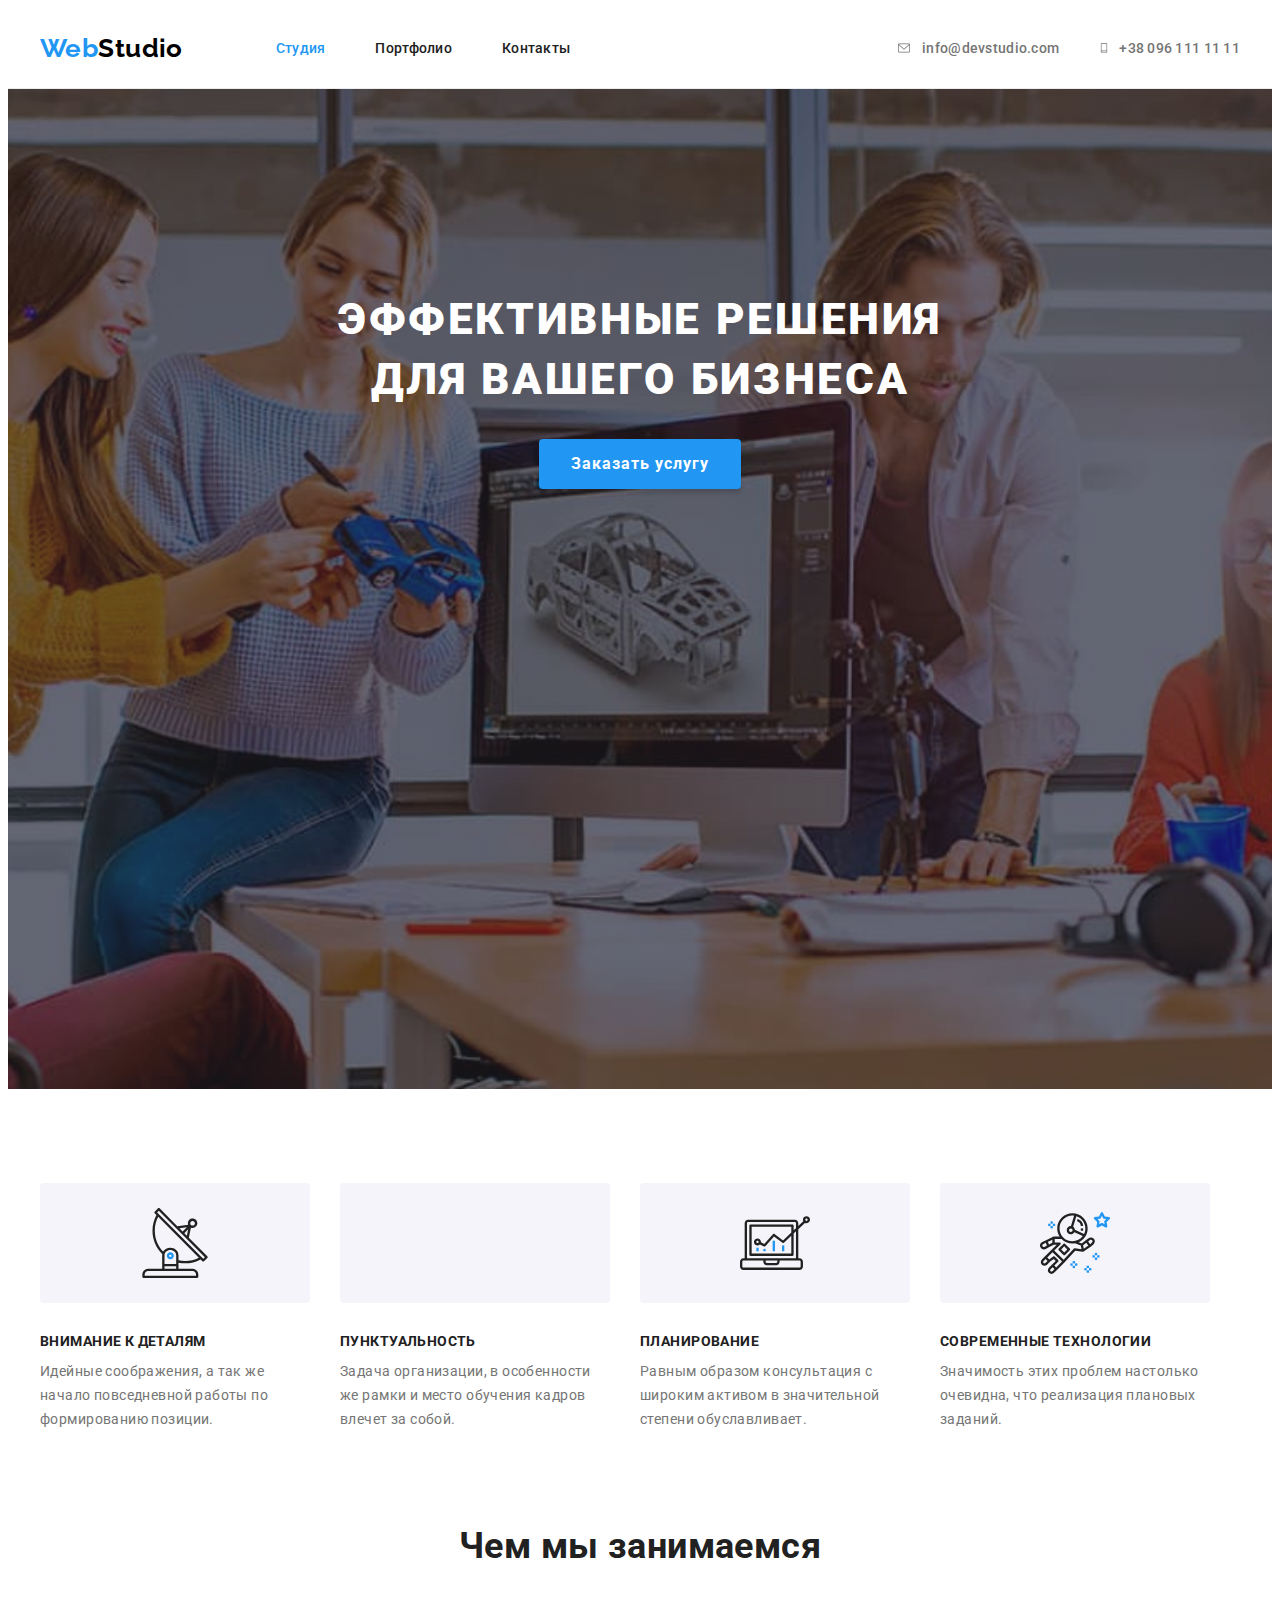
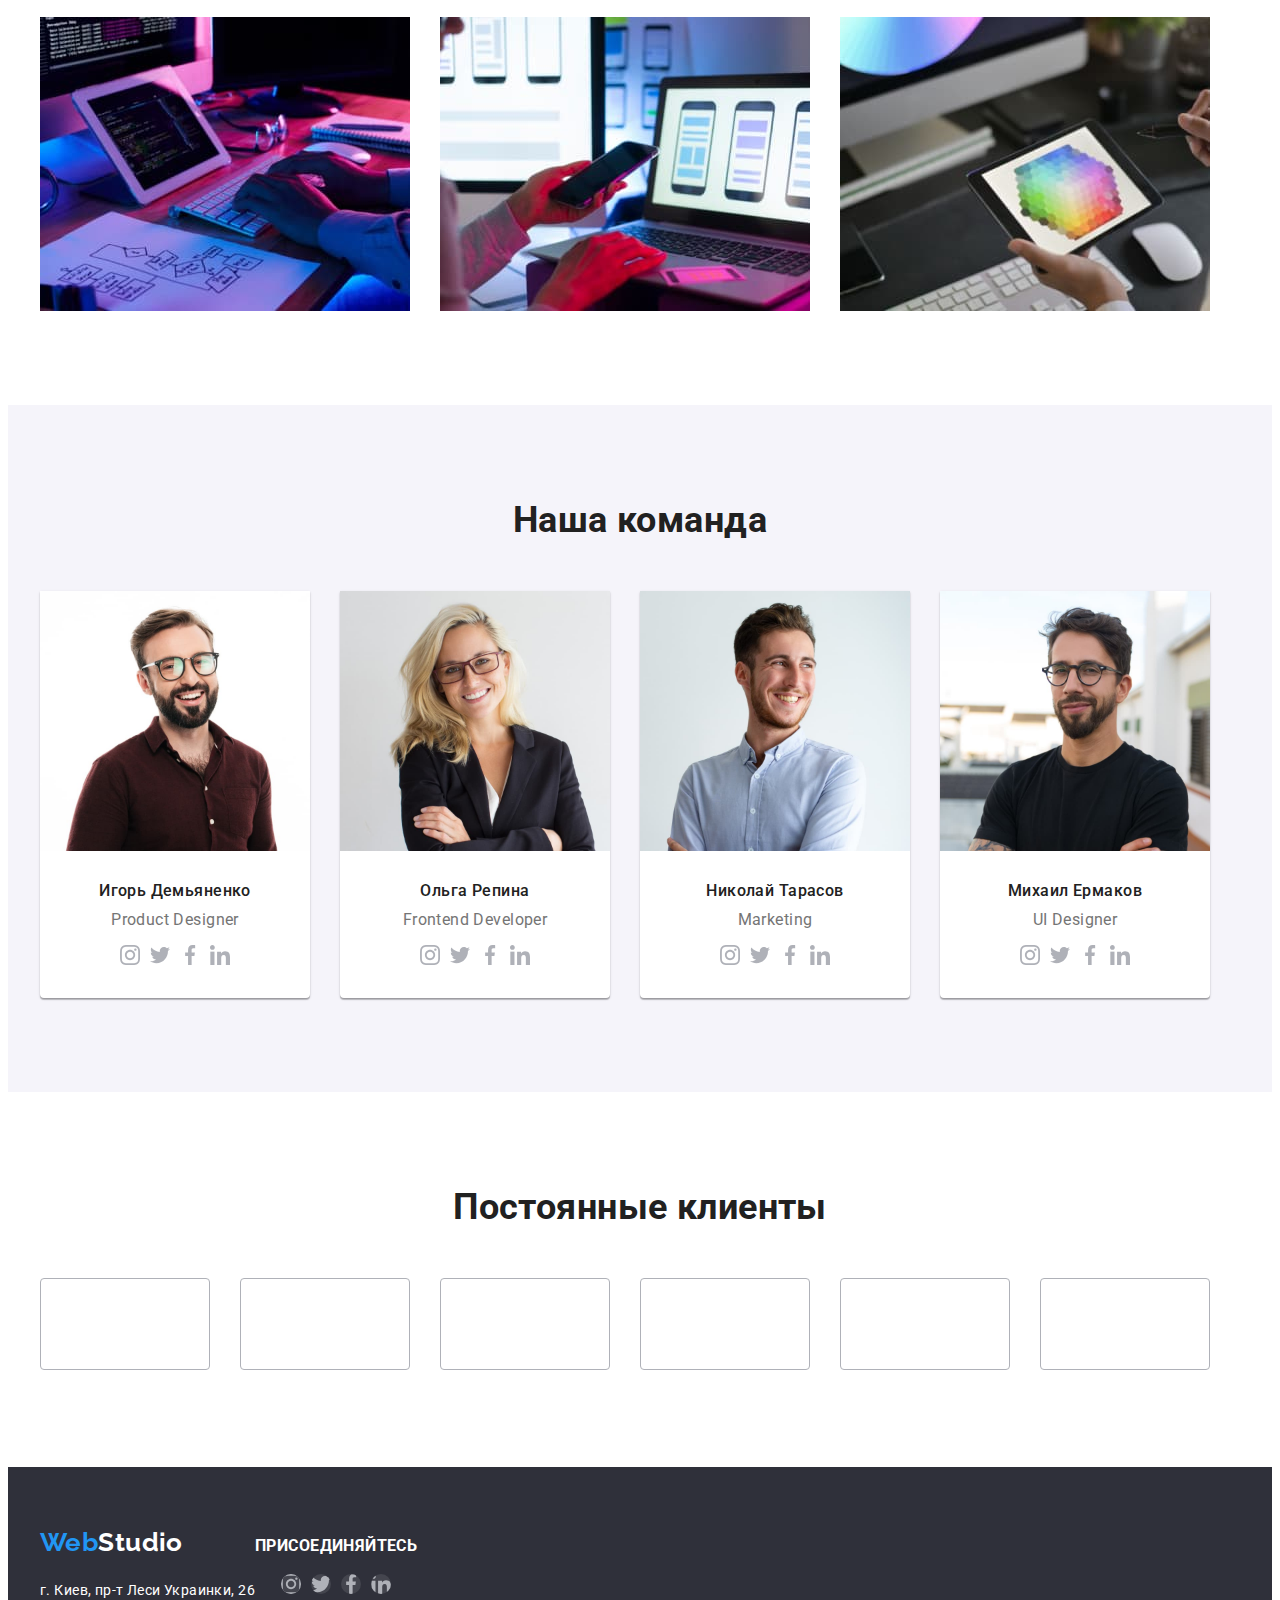
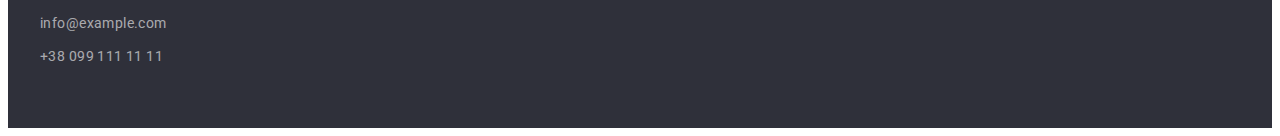
==== index.html @ 6acdc2fe "add header icon focus" ====
<!DOCTYPE html>
<html lang="ru">
  <head>
    <meta charset="UTF-8" />
    <meta http-equiv="X-UA-Compatible" content="IE=edge" />
    <meta name="viewport" content="width=device-width, initial-scale=1.0" />
    <title>WebStudio</title>
    <!-- Normalize -->
    <link
      rel="stylesheet"
      href="https://cdnjs.cloudflare.com/ajax/libs/modern-normalize/1.1.0/modern-normalize.min.css"
      integrity="sha512-wpPYUAdjBVSE4KJnH1VR1HeZfpl1ub8YT/NKx4PuQ5NmX2tKuGu6U/JRp5y+Y8XG2tV+wKQpNHVUX03MfMFn9Q=="
      crossorigin="anonymous"
      referrerpolicy="no-referrer"
    />
    <link rel="preconnect" href="https://fonts.googleapis.com" />
    <link rel="preconnect" href="https://fonts.gstatic.com" crossorigin />
    <link
      href="https://fonts.googleapis.com/css2?family=Raleway:wght@700&family=Roboto:wght@400;500;700;900&display=swap"
      rel="stylesheet"
    />
    <link rel="stylesheet" href="./styles/styles.css" />
  </head>
  <body>
    <!-- header -->
    <header class="header">
      <div class="container flex_container">
        <a href="./index.html" class="Web webstudio">Web<span class="Studio">Studio</span></a>
        <!-- nav -->
        <nav class="nav">
          <ul class="nav_list_block list">
            <li class="nav_list">
              <a href="./index.html" class="nav_text current">Студия</a>
            </li>
            <li class="nav_list">
              <a href="./portfolio.html" class="nav_text">Портфолио</a>
            </li>
            <li class="nav_list">
              <a href="#" class="nav_text">Контакты</a>
            </li>
          </ul>
        </nav>
        <!-- Contacts -->
        <ul class="contacts_header_list list">
          <li>
            <a href="mailto:info@devstudio.com" class="contacts mail_header">
              <svg class="icon_mail">
                <use href="./images/symbol-defs.svg#icon-envelope"></use>
              </svg>
              info@devstudio.com
            </a>
          </li>

          <li>
            <a href="tel:+380961111111" class="contacts phone_header">
              <svg class="icon_phone">
                <use href="./images/symbol-defs.svg#icon-smartphone"></use>
              </svg>
              +38 096 111 11 11
            </a>
          </li>
        </ul>
      </div>
    </header>

    <!-- main -->
    <main>
      <section class="main_bg">
        <div class="container">
          <h1 class="main_text">Эффективные решения для вашего бизнеса</h1>
          <!-- Button -->
          <button type="button" class="btn">Заказать услугу</button>
        </div>
      </section>

      <!-- traits section -->
      <section class="section">
        <div class="container">
          <h2 class="visually-hidden">text</h2>
          <ul class="traits_list_block">
            <li>
              <div class="main-svg-box">
                <svg class="traits_svg">
                  <use href="./images/symbol-defs.svg#icon-antenna"></use>
                </svg>
              </div>
              <h3 class="trait_text">Внимание к деталям</h3>
              <p class="trait_downer_text">
                Идейные соображения, а так же начало повседневной работы по формированию позиции.
              </p>
            </li>
            <li>
              <div class="main-svg-box">
                <svg class="traits_svg">
                  <use href="./images/symbol-defs.svg#icon-clock"></use>
                </svg>
              </div>
              <h3 class="trait_text">Пунктуальность</h3>
              <p class="trait_downer_text">
                Задача организации, в особенности же рамки и место обучения кадров влечет за собой.
              </p>
            </li>

            <li>
              <div class="main-svg-box">
                <svg class="traits_svg">
                  <use href="./images/symbol-defs.svg#icon-diagram"></use>
                </svg>
              </div>
              <h3 class="trait_text">Планирование</h3>
              <p class="trait_downer_text">
                Равным образом консультация с широким активом в значительной степени обуславливает.
              </p>
            </li>

            <li>
              <div class="main-svg-box">
                <svg class="traits_svg">
                  <use href="./images/symbol-defs.svg#icon-astronaut"></use>
                </svg>
              </div>
              <h3 class="trait_text">Современные технологии</h3>
              <p class="trait_downer_text">
                Значимость этих проблем настолько очевидна, что реализация плановых заданий.
              </p>
            </li>
          </ul>
        </div>
      </section>

      <!-- what are we doing section -->
      <section class="wawd_block section">
        <div class="container">
          <h2 class="wawd_tittle">Чем мы занимаемся</h2>
          <ul class="wawd_list list">
            <li class="wawd_first_pic wawd_list_pic">
              <img src="./images/work1.jpg" alt="work_pic1" width="370" height="294" />
            </li>

            <li class="wawd_list_pic">
              <img src="./images/work2.jpg" alt="work_pic2" width="370" height="294" />
            </li>

            <li class="wawd_list_pic">
              <img src="./images/work3.jpg" alt="work_pic3" width="370" height="294" />
            </li>
          </ul>
        </div>
      </section>

      <!-- our team section  -->
      <section class="our_team_sect section">
        <div class="container">
          <h2 class="our_team_text">Наша команда</h2>
          <ul class="our_team_list_block">
            <li class="our_team_pic">
              <img src="./images/worker1.jpg" alt="Product_Designer" width="270" height="260" />
              <div class="our_team_text_container">
                <h3 class="our_team_name_text">Игорь Демьяненко</h3>
                <p class="our_team_job_tittle">Product Designer</p>
                <ul class="our-team-list">
                  <li>
                    <a href="https://www.instagram.com" class="our-team-svg-link"
                      ><svg class="our-team-svg">
                        <use href="./images/symbol-defs.svg#icon-instagram"></use>
                      </svg>
                    </a>
                  </li>
                  <li>
                    <a href="https://twitter.com/?lang=ru">
                      <svg class="our-team-svg">
                        <use href="./images/symbol-defs.svg#icon-twitter"></use>
                      </svg>
                    </a>
                  </li>
                  <li>
                    <a href="https://uk-ua.facebook.com">
                      <svg class="our-team-svg">
                        <use href="./images/symbol-defs.svg#icon-facebook"></use>
                      </svg>
                    </a>
                  </li>
                  <li>
                    <a href="https://www.linkedin.com/in/владислав-ульянеев-21a133240/">
                      <svg class="our-team-svg">
                        <use href="./images/symbol-defs.svg#icon-linkedin"></use>
                      </svg>
                    </a>
                  </li>
                </ul>
              </div>
            </li>
            <li class="our_team_pic">
              <img src="./images/worker2.jpg" alt="Frontend_Developer" width="270" height="260" />
              <div class="our_team_text_container">
                <h3 class="our_team_name_text">Ольга Репина</h3>
                <p class="our_team_job_tittle">Frontend Developer</p>
                <ul class="our-team-list">
                  <li class="our-team-item">
                    <a href="https://www.instagram.com" class="our-team-svg-link"
                      ><svg class="our-team-svg">
                        <use href="./images/symbol-defs.svg#icon-instagram"></use>
                      </svg>
                    </a>
                  </li>
                  <li class="our-team-item">
                    <a href="https://twitter.com/?lang=ru">
                      <svg class="our-team-svg">
                        <use href="./images/symbol-defs.svg#icon-twitter"></use>
                      </svg>
                    </a>
                  </li>
                  <li class="our-team-item">
                    <a href="https://uk-ua.facebook.com">
                      <svg class="our-team-svg">
                        <use href="./images/symbol-defs.svg#icon-facebook"></use>
                      </svg>
                    </a>
                  </li>
                  <li class="our-team-item">
                    <a href="https://www.linkedin.com/in/владислав-ульянеев-21a133240/">
                      <svg class="our-team-svg">
                        <use href="./images/symbol-defs.svg#icon-linkedin"></use>
                      </svg>
                    </a>
                  </li>
                </ul>
              </div>
            </li>
            <li class="our_team_pic">
              <img src="./images/worker3.jpg" alt="Marketing" width="270" height="260" />
              <div class="our_team_text_container">
                <h3 class="our_team_name_text">Николай Тарасов</h3>
                <p class="our_team_job_tittle">Marketing</p>
                <ul class="our-team-list">
                  <li class="our-team-item">
                    <a href="https://www.instagram.com" class="our-team-svg-link"
                      ><svg class="our-team-svg">
                        <use href="./images/symbol-defs.svg#icon-instagram"></use>
                      </svg>
                    </a>
                  </li>
                  <li class="our-team-item">
                    <a href="https://twitter.com/?lang=ru">
                      <svg class="our-team-svg">
                        <use href="./images/symbol-defs.svg#icon-twitter"></use>
                      </svg>
                    </a>
                  </li>
                  <li class="our-team-item">
                    <a href="https://uk-ua.facebook.com">
                      <svg class="our-team-svg">
                        <use href="./images/symbol-defs.svg#icon-facebook"></use>
                      </svg>
                    </a>
                  </li>
                  <li class="our-team-item">
                    <a href="https://www.linkedin.com/in/владислав-ульянеев-21a133240/">
                      <svg class="our-team-svg">
                        <use href="./images/symbol-defs.svg#icon-linkedin"></use>
                      </svg>
                    </a>
                  </li>
                </ul>
              </div>
            </li>
            <li class="our_team_pic">
              <img src="./images/worker4.jpg" alt="UI_Designer" width="270" height="260" />
              <div class="our_team_text_container">
                <h3 class="our_team_name_text">Михаил Ермаков</h3>
                <p class="our_team_job_tittle">UI Designer</p>
                <ul class="our-team-list">
                  <li class="our-team-item">
                    <a href="https://www.instagram.com" class="our-team-svg-link"
                      ><svg class="our-team-svg">
                        <use href="./images/symbol-defs.svg#icon-instagram"></use>
                      </svg>
                    </a>
                  </li>
                  <li class="our-team-item">
                    <a href="https://twitter.com/?lang=ru">
                      <svg class="our-team-svg">
                        <use href="./images/symbol-defs.svg#icon-twitter"></use>
                      </svg>
                    </a>
                  </li>
                  <li class="our-team-item">
                    <a href="https://uk-ua.facebook.com">
                      <svg class="our-team-svg">
                        <use href="./images/symbol-defs.svg#icon-facebook"></use>
                      </svg>
                    </a>
                  </li>
                  <li class="our-team-item">
                    <a href="https://www.linkedin.com/in/владислав-ульянеев-21a133240/">
                      <svg class="our-team-svg">
                        <use href="./images/symbol-defs.svg#icon-linkedin"></use>
                      </svg>
                    </a>
                  </li>
                </ul>
              </div>
            </li>
          </ul>
        </div>
      </section>
      <!-- customers section -->
      <section class="section">
        <div class="container">
          <h2 class="customers-text">Постоянные клиенты</h2>
          <ul class="customers-list">
            <li>
              <a href="#">
                <svg class="customers-svg">
                  <use href="./images/symbol-defs.svg#icon-logo-1"></use>
                </svg>
              </a>
            </li>
            <li>
              <a href="#">
                <svg class="customers-svg">
                  <use href="./images/symbol-defs.svg#icon-logo-2"></use>
                </svg>
              </a>
            </li>
            <li>
              <a href="#">
                <svg class="customers-svg">
                  <use href="./images/symbol-defs.svg#icon-logo-3"></use>
                </svg>
              </a>
            </li>
            <li>
              <a href="#">
                <svg class="customers-svg">
                  <use href="./images/symbol-defs.svg#icon-logo-4"></use>
                </svg>
              </a>
            </li>
            <li class="customers-item">
              <a href="#">
                <svg class="customers-svg">
                  <use href="./images/symbol-defs.svg#icon-logo-5"></use>
                </svg>
              </a>
            </li>
            <li class="customers-item">
              <a href="#">
                <svg class="customers-svg">
                  <use href="./images/symbol-defs.svg#icon-logo-6"></use>
                </svg>
              </a>
            </li>
          </ul>
        </div>
      </section>
    </main>

    <!-- footer -->
    <footer class="footer">
      <div class="container join-link-container">
        <!-- address container-->
        <div>
          <a href="./index.html" class="footer_web webstudio"
            >Web<span class="footer_Studio">Studio</span>
          </a>
          <address>
            <ul>
              <!-- footer map -->
              <li class="footer_contacts_item">
                <a
                  href="https://goo.gl/maps/mLrUPEMYMxBehZcJ7"
                  target="_blank"
                  rel="noopener nofollow"
                  class="footer_map"
                  >г. Киев, пр-т Леси Украинки, 26
                </a>
              </li>
              <li class="footer_contacts_item">
                <a href="mailto:info@example.com" class="footer_contacts">info@example.com</a>
              </li>
              <li class="footer_contacts_item">
                <a href="tel:+38099111111" class="footer_contacts">+38 099 111 11 11 </a>
              </li>
            </ul>
          </address>
        </div>
        <!-- join container -->
        <div>
          <h3 class="join-text">Присоединяйтесь</h3>
          <ul class="our-team-list">
            <li>
              <a href="https://www.instagram.com" class="our-team-svg-link">
                <svg class="our-team-svg footer-svg">
                  <use href="./images/symbol-defs.svg#icon-instagram"></use>
                </svg>
              </a>
            </li>
            <li>
              <a href="https://twitter.com/?lang=ru" class="our-team-svg-link">
                <svg class="our-team-svg footer-svg">
                  <use href="./images/symbol-defs.svg#icon-twitter"></use>
                </svg>
              </a>
            </li>
            <li>
              <a href="https://uk-ua.facebook.com" class="our-team-svg-link">
                <svg class="our-team-svg footer-svg">
                  <use href="./images/symbol-defs.svg#icon-facebook"></use>
                </svg>
              </a>
            </li>
            <li>
              <a
                href="https://www.linkedin.com/in/владислав-ульянеев-21a133240/"
                class="our-team-svg-link"
              >
                <svg class="our-team-svg footer-svg">
                  <use href="./images/symbol-defs.svg#icon-linkedin"></use>
                </svg>
              </a>
            </li>
          </ul>
        </div>
      </div>
    </footer>
  </body>
</html>
---- styles/styles.css ----
img {
  display: block;
  max-width: 100%;
  height: auto;
}
a {
  text-decoration: none;
}
.visually-hidden {
  position: absolute;
  width: 1px;
  height: 1px;
  margin: -1px;
  border: 0;
  padding: 0;

  white-space: nowrap;
  clip-path: inset(100%);
  clip: rect(0 0 0 0);
  overflow: hidden;
}

:root {
  --accent_col: #2196f3;
  --focus_bg_col: #2196f3;
  --blue: #2196f3;
  --white: #ffffff;
  --header_line_color: #ececec;
  --contacts_col: #757575;
  --calm_state_svg: #757575;
  --footer_contacts_col: rgba(255, 255, 255, 0.6);
  --Studio_text: #000000;
  --text_col: #212121;
  --undertittle_col: #757575;
  --our_team_bg_col: #f5f4fa;
  --main_bg_col: #2f303a;
  --btn_bg_cl: #2196f3;
  --btn_bg_darker_cl: #0a85eb;
  --btn_txt_cl: #ffffff;
  /* svg */
  --svg-box-bg-col: #f5f4fa;
}
body {
  font-family: 'Roboto', sans-serif;
  font-size: 14px;
  letter-spacing: 0.03em;
  color: var(--text_col);

  background-color: var(--white);
}

h1,
h2,
h3,
h4,
h5,
h6,
p {
  margin: 0;
}
ul {
  list-style: none;
  margin: 0;
  padding: 0;
}

.list {
  list-style: none;
  padding-left: 0;
  margin: 0;
}

address,
.webstudio {
  font-style: normal;
}

/* ----------------common styles---------------- */

.container {
  width: 1200px;
  margin: 0 auto;
  padding: 0 15px;
}
.flex_container {
  display: flex;
  align-items: center;
}
.join-link-container {
  display: flex;
  align-items: baseline;
}
.our_team_text_container {
  padding: 30px 0;
}
.section {
  padding-top: 94px;
  padding-bottom: 94px;
}
.our-team-svg:hover {
  border-radius: 50%;
  background-color: var(--accent_col);
  color: white;
  fill: white;
}

.nav_text:hover,
.contacts:hover,
.footer_contacts:hover,
.footer_map:hover {
  color: var(--accent_col);
}

.btn:hover {
  color: var(--btn_txt_cl);
  background-color: var(--btn_bg_darker_cl);
}
.btn:focus {
  color: #ffffff;
}
.nav_text:focus,
.contacts:focus,
.btn:focus,
.footer_contacts:focus,
.footer_map:focus {
  outline: none;
  box-shadow: 0 0 0 1.5px var(--focus_bg_col);
}

/* ----------------common styles end ---------------- */
/* ----------------HEADER---------------- */
.header {
  height: 80px;

  border-bottom: 1px solid var(--header_line_color);
}

.Web {
  font-family: 'Raleway';
  font-weight: 700;
  font-size: 26px;
  line-height: calc(31 / 26);

  color: var(--blue);
}
.Studio {
  color: var(--Studio_text);
}
.nav {
  margin-left: 93px;
}
.nav_list_block {
  display: flex;
}
.nav_list:not(:first-child) {
  margin-left: 50px;
}
.nav_text {
  font-weight: 500;
  font-size: 14px;
  line-height: calc(16 / 14);
  letter-spacing: 0.02em;

  padding: 32px 0;
  display: block;

  color: var(--text_col);
}
.contacts_header_list {
  display: flex;
  margin-left: auto;
}
.contacts {
  display: flex;
  align-items: center;

  font-weight: 500;
  line-height: 16px;
  letter-spacing: 0.02em;

  color: var(--contacts_col);
  padding: 32px 0;
}
.mail_header {
  margin-right: 30px;
}
/* ==========ICON SVG========== */

.icon_mail {
  width: 16px;
  height: 12px;
  margin-right: 10px;

  fill: currentColor;
}
.icon_phone {
  width: 10px;
  height: 16px;

  margin-right: 10px;

  fill: currentColor;
}
.traits_svg {
  width: 70px;
  height: 70px;
}

/* =======SVG HOVER====== */
.phone_header {
  margin-left: 10px;
}
.svg {
  fill: var(--calm_state_svg);
}
.svg:hover {
  fill: var(--accent_col);
}

.current {
  color: var(--accent_col);
}

.main_bg {
  max-width: 1600px;
  height: 600px;
  margin: 0 auto;

  padding: 200px 0;
  text-align: center;

  /* text-align   -   выравнивает кнопку по центру, т.к. кнопка - строчный элемент. */

  background-color: var(--main_bg_col);
  background-image: linear-gradient(to right, rgba(47, 48, 58, 0.4), rgba(47, 48, 58, 0.4)),
    url(../images/main_bg_pic.jpg);
  background-repeat: no-repeat;
  background-position: center;
  background-size: cover;
}
.main_text {
  width: 696px;
  margin: 0 auto;

  font-weight: 900;
  font-size: 44px;
  line-height: calc(60 / 44);
  text-align: center;
  letter-spacing: 0.06em;
  text-transform: uppercase;

  color: var(--white);
}

.btn {
  min-width: 200px;
  padding: 10px 32px;
  margin-top: 30px;

  border: none;

  box-shadow: 0px 4px 4px rgba(0, 0, 0, 0.15);
  border-radius: 4px;

  font-family: 'Roboto';
  font-weight: 700;
  font-size: 16px;
  line-height: calc(30 / 16);

  align-items: center;
  text-align: center;
  letter-spacing: 0.06em;

  color: var(--btn_txt_cl);
  background-color: var(--btn_bg_cl);

  cursor: pointer;
}
/* ----------------TRAITS---------------- */
.traits_list_block {
  display: flex;
  gap: 30px;
}
.main-svg-box {
  display: flex;
  align-items: center;
  justify-content: center;
  width: 270px;
  height: 120px;

  background: var(--svg-box-bg-col);
  border-radius: 4px;
  /* text-align: center; */

  margin-bottom: 30px;
}
.trait_text {
  font-weight: 700;
  font-size: 14px;
  line-height: calc(16 / 14);
  text-transform: uppercase;

  margin-bottom: 10px;
}
.trait_downer_text {
  width: 270px;
  line-height: 24px;

  color: var(--undertittle_col);
}

.wawd_block {
  text-align: center;
  padding-top: 0;
}
.wawd_tittle {
  margin: 0 auto;

  font-weight: 700;
  font-size: 36px;
  line-height: calc(42 / 36);
}
.wawd_list {
  display: flex;
  margin-top: 50px;
}

.wawd_list_pic:not(:first-child) {
  margin-left: 30px;
}
/* ----------------OUR TEAM SECT---------------- */
.our_team_sect {
  text-align: center;
  background-color: var(--our_team_bg_col);
}
.our_team_text {
  font-weight: 700;
  font-size: 36px;
  line-height: calc(42 / 36);
}
.our_team_list_block {
  display: flex;
  margin-top: 50px;
}
.our_team_pic {
  margin-left: 30px;
  background-color: #ffffff;

  box-shadow: 0px 1px 3px rgba(0, 0, 0, 0.12), 0px 1px 1px rgba(0, 0, 0, 0.14),
    0px 2px 1px rgba(0, 0, 0, 0.2);
  border-radius: 0px 0px 4px 4px;
}
.our_team_pic:first-child {
  margin-left: 0;
}
.our_team_name_text {
  font-weight: 500;
  font-size: 16px;
  line-height: calc(19 / 16);
  text-align: center;

  margin-bottom: 10px;
}
.our_team_job_tittle {
  font-weight: 400;
  font-size: 16px;
  line-height: calc(19 / 16);
  text-align: center;

  margin-bottom: 16px;

  color: var(--undertittle_col);
}

.our-team-list {
  display: flex;
  justify-content: center;
  gap: 10px;

  /* margin-bottom: 30px; */
}
.our-team-svg {
  width: 20px;
  height: 20px;

  fill: currentColor;

  cursor: pointer;
}

.our-team-svg-link {
  height: 44px;
  width: 44px;
}

/* ===========CUSTOMERS===========*/

.customers-text {
  font-weight: 700;
  font-size: 36px;
  line-height: 42px;
  text-align: center;

  margin-bottom: 50px;
}
.customers-list {
  display: flex;
  justify-content: center;
  align-items: center;
  gap: 30px;

  max-width: 1170px;
}

.customers-svg {
  width: 170px;
  height: 92px;
  box-sizing: border-box;
  border: 1px solid #afb1b8;
  border-radius: 4px;
}
.customers-svg:hover {
  border-color: var(--accent_col);
  color: red;
  cursor: pointer;
}
/* ----------------FOOTER---------------- */

.footer {
  padding: 60px 0;

  background-color: var(--main_bg_col);
}

.footer_web {
  display: block;
  margin-bottom: 20px;

  font-family: 'Raleway';
  font-weight: 700;
  font-size: 26px;
  line-height: calc(31 / 26);

  color: var(--blue);
}
.footer_Studio {
  color: var(--white);
}

.footer_contacts_item:not(:first-child) {
  margin-top: 9px;
}

.footer_map {
  line-height: 24px;

  color: var(--white);
}
.footer_contacts {
  line-height: 24px;

  color: var(--footer_contacts_col);
}

.join-text {
  font-weight: 700;
  line-height: 16px;
  text-transform: uppercase;
  color: #ffffff;

  margin-bottom: 20px;
}
.footer-svg {
  background-color: rgba(255, 255, 255, 0.1);
  border-radius: 50%;
  fill: currentColor;
}
.footer-svg:hover {
  background-color: var(--accent_col);
  fill: white;
}

/* ----------------portfolio.html styles---------------- */

.filter_section {
  padding-top: 94px;
}
/* ----------------BTN BLOCK---------------- */
.filter_button_block {
  display: flex;
  margin-bottom: 34px;

  gap: 8px;
  /* выравнивание кнопок */
  justify-content: center;
}
.filter_button {
  margin-left: 8px;
}
.filter_button:first-child {
  margin-left: 0;
}

.btn_filter {
  padding: 6px 22px;

  font-family: 'Roboto';
  font-weight: 500;
  font-size: 16px;
  line-height: calc(26 / 16);
  text-align: center;
  letter-spacing: 0.03em;
  background: #f5f4fa;
  border-radius: 10px;
  border: none;

  /* отступы между кнопками */

  margin-left: 8px;

  cursor: pointer;
}

.filter_img_block {
  display: flex;
  flex-wrap: wrap;
  gap: 30px;
  /* !!flex-basis didn't work!! */
  /* flex-basis: calc((100% - 40px) / 3); */
}
/* ----------------FILTER IMG---------------- */
.filter_item {
  width: 370px;
}

.filter_img_container {
  padding: 20px 24px;

  border-top: none;
  border: 1px solid #eeeeee;
}

.filter_img_text {
  font-weight: 700;
  font-size: 18px;
  line-height: calc(36 / 18);
  color: var(--text_col);
  letter-spacing: 0.06em;

  margin-bottom: 4px;
}
.filter_img:hover {
  box-shadow: 0px 1px 1px rgba(0, 0, 0, 0.12), 0px 4px 4px rgba(0, 0, 0, 0.06),
    1px 4px 6px rgba(0, 0, 0, 0.16);
}

.filter_img_downer_text {
  font-size: 16px;
  line-height: calc(30 / 16);

  color: var(--undertittle_col);
}

.btn_filter:hover {
  background-color: var(--btn_bg_cl);
  color: var(--btn_txt_cl);
  box-shadow: 0px 3px 1px rgba(0, 0, 0, 0.1), 0px 1px 2px rgba(0, 0, 0, 0.08),
    0px 2px 2px rgba(0, 0, 0, 0.12);
  border-radius: 4px;
}
.btn_filter:focus {
  background-color: var(--btn_bg_cl);
  color: var(--btn_txt_cl);
}
.current_btn {
  color: var(--btn_txt_cl);
  background-color: var(--btn_bg_cl);
  box-shadow: 0px 3px 1px rgba(0, 0, 0, 0.1), 0px 1px 2px rgba(0, 0, 0, 0.08),
    0px 2px 2px rgba(0, 0, 0, 0.12);
  border-radius: 4px;
}
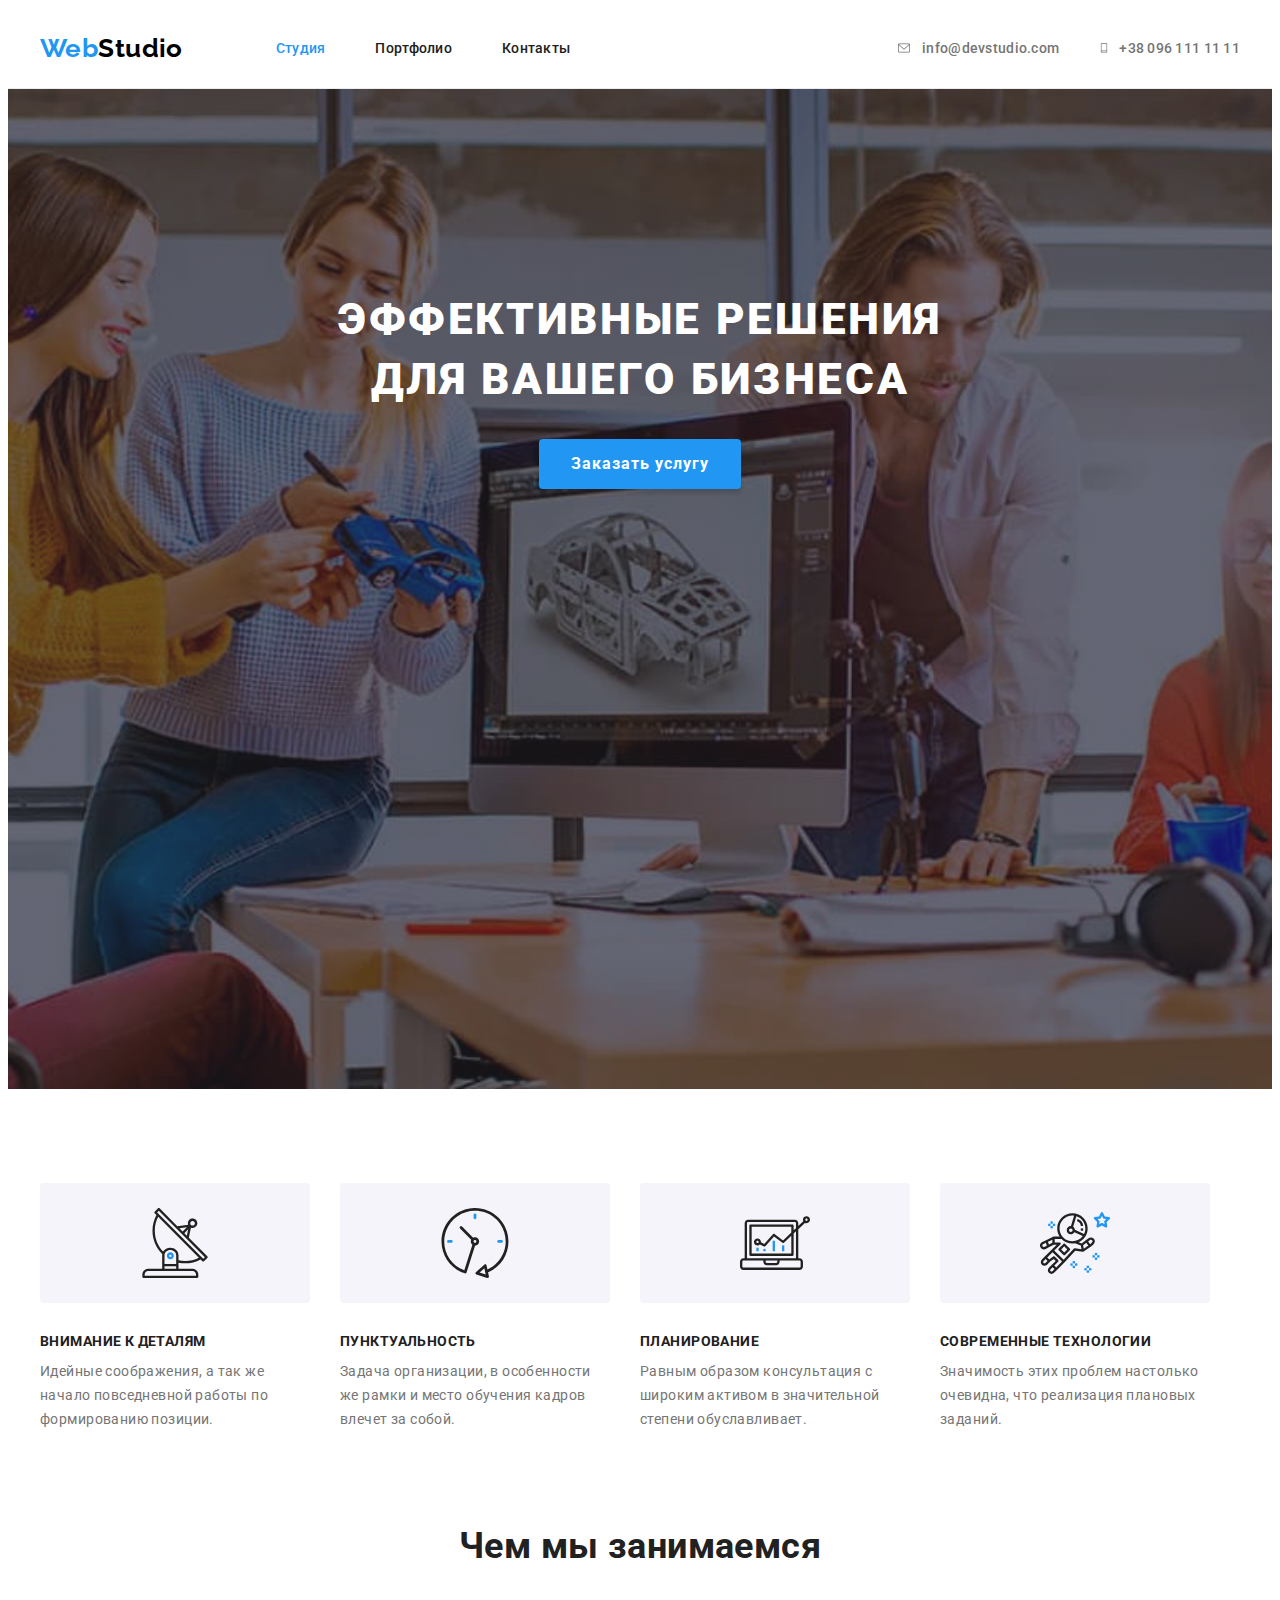
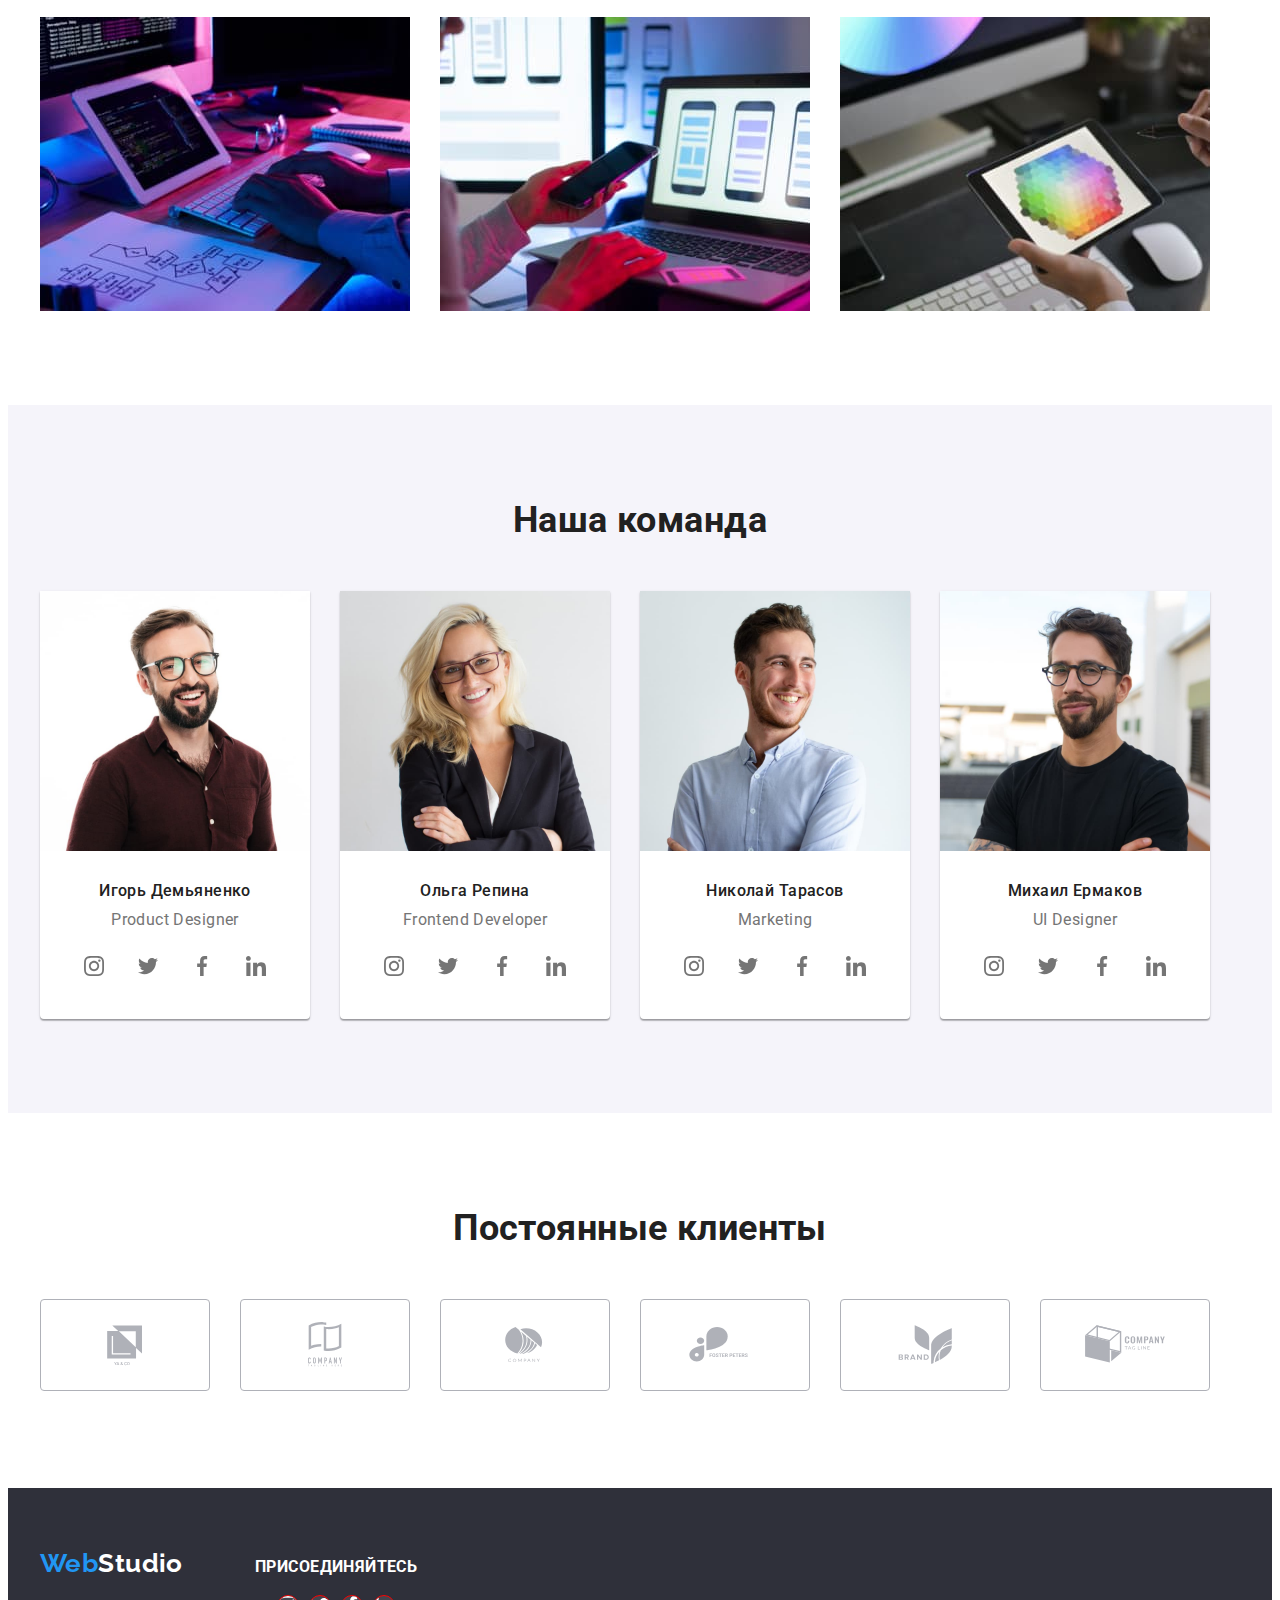
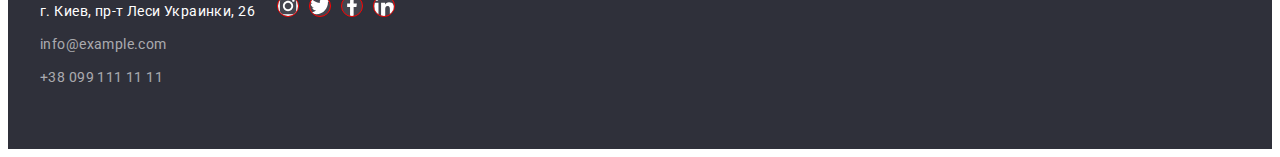
==== commit cae75fae: "add border radius in our team sect" ====
--- a/index.html
+++ b/index.html
@@ -159,29 +159,36 @@
                 <h3 class="our_team_name_text">Игорь Демьяненко</h3>
                 <p class="our_team_job_tittle">Product Designer</p>
                 <ul class="our-team-list">
-                  <li>
-                    <a href="https://www.instagram.com" class="our-team-svg-link"
+                  <li class="our-team-svg-item">
+                    <a href="https://www.instagram.com"
                       ><svg class="our-team-svg">
                         <use href="./images/symbol-defs.svg#icon-instagram"></use>
                       </svg>
                     </a>
                   </li>
-                  <li>
-                    <a href="https://twitter.com/?lang=ru">
+                  <li class="our-team-svg-item">
+                    <a href="https://twitter.com/?lang=ru" class="our-team-svg-link">
                       <svg class="our-team-svg">
                         <use href="./images/symbol-defs.svg#icon-twitter"></use>
                       </svg>
                     </a>
                   </li>
-                  <li>
-                    <a href="https://uk-ua.facebook.com">
+                  <li class="our-team-svg-item">
+                    <a
+                      href="https://uk-ua.facebook.com"
+                      class="our-team-svg-link"
+                      class="our-team-svg-link"
+                    >
                       <svg class="our-team-svg">
                         <use href="./images/symbol-defs.svg#icon-facebook"></use>
                       </svg>
                     </a>
                   </li>
-                  <li>
-                    <a href="https://www.linkedin.com/in/владислав-ульянеев-21a133240/">
+                  <li class="our-team-svg-item">
+                    <a
+                      href="https://www.linkedin.com/in/владислав-ульянеев-21a133240/"
+                      class="our-team-svg-link"
+                    >
                       <svg class="our-team-svg">
                         <use href="./images/symbol-defs.svg#icon-linkedin"></use>
                       </svg>
@@ -196,29 +203,36 @@
                 <h3 class="our_team_name_text">Ольга Репина</h3>
                 <p class="our_team_job_tittle">Frontend Developer</p>
                 <ul class="our-team-list">
-                  <li class="our-team-item">
-                    <a href="https://www.instagram.com" class="our-team-svg-link"
+                  <li class="our-team-svg-item">
+                    <a href="https://www.instagram.com"
                       ><svg class="our-team-svg">
                         <use href="./images/symbol-defs.svg#icon-instagram"></use>
                       </svg>
                     </a>
                   </li>
-                  <li class="our-team-item">
-                    <a href="https://twitter.com/?lang=ru">
+                  <li class="our-team-svg-item">
+                    <a href="https://twitter.com/?lang=ru" class="our-team-svg-link">
                       <svg class="our-team-svg">
                         <use href="./images/symbol-defs.svg#icon-twitter"></use>
                       </svg>
                     </a>
                   </li>
-                  <li class="our-team-item">
-                    <a href="https://uk-ua.facebook.com">
+                  <li class="our-team-svg-item">
+                    <a
+                      href="https://uk-ua.facebook.com"
+                      class="our-team-svg-link"
+                      class="our-team-svg-link"
+                    >
                       <svg class="our-team-svg">
                         <use href="./images/symbol-defs.svg#icon-facebook"></use>
                       </svg>
                     </a>
                   </li>
-                  <li class="our-team-item">
-                    <a href="https://www.linkedin.com/in/владислав-ульянеев-21a133240/">
+                  <li class="our-team-svg-item">
+                    <a
+                      href="https://www.linkedin.com/in/владислав-ульянеев-21a133240/"
+                      class="our-team-svg-link"
+                    >
                       <svg class="our-team-svg">
                         <use href="./images/symbol-defs.svg#icon-linkedin"></use>
                       </svg>
@@ -233,29 +247,36 @@
                 <h3 class="our_team_name_text">Николай Тарасов</h3>
                 <p class="our_team_job_tittle">Marketing</p>
                 <ul class="our-team-list">
-                  <li class="our-team-item">
-                    <a href="https://www.instagram.com" class="our-team-svg-link"
+                  <li class="our-team-svg-item">
+                    <a href="https://www.instagram.com"
                       ><svg class="our-team-svg">
                         <use href="./images/symbol-defs.svg#icon-instagram"></use>
                       </svg>
                     </a>
                   </li>
-                  <li class="our-team-item">
-                    <a href="https://twitter.com/?lang=ru">
+                  <li class="our-team-svg-item">
+                    <a href="https://twitter.com/?lang=ru" class="our-team-svg-link">
                       <svg class="our-team-svg">
                         <use href="./images/symbol-defs.svg#icon-twitter"></use>
                       </svg>
                     </a>
                   </li>
-                  <li class="our-team-item">
-                    <a href="https://uk-ua.facebook.com">
+                  <li class="our-team-svg-item">
+                    <a
+                      href="https://uk-ua.facebook.com"
+                      class="our-team-svg-link"
+                      class="our-team-svg-link"
+                    >
                       <svg class="our-team-svg">
                         <use href="./images/symbol-defs.svg#icon-facebook"></use>
                       </svg>
                     </a>
                   </li>
-                  <li class="our-team-item">
-                    <a href="https://www.linkedin.com/in/владислав-ульянеев-21a133240/">
+                  <li class="our-team-svg-item">
+                    <a
+                      href="https://www.linkedin.com/in/владислав-ульянеев-21a133240/"
+                      class="our-team-svg-link"
+                    >
                       <svg class="our-team-svg">
                         <use href="./images/symbol-defs.svg#icon-linkedin"></use>
                       </svg>
@@ -270,29 +291,36 @@
                 <h3 class="our_team_name_text">Михаил Ермаков</h3>
                 <p class="our_team_job_tittle">UI Designer</p>
                 <ul class="our-team-list">
-                  <li class="our-team-item">
-                    <a href="https://www.instagram.com" class="our-team-svg-link"
+                  <li class="our-team-svg-item">
+                    <a href="https://www.instagram.com"
                       ><svg class="our-team-svg">
                         <use href="./images/symbol-defs.svg#icon-instagram"></use>
                       </svg>
                     </a>
                   </li>
-                  <li class="our-team-item">
-                    <a href="https://twitter.com/?lang=ru">
+                  <li class="our-team-svg-item">
+                    <a href="https://twitter.com/?lang=ru" class="our-team-svg-link">
                       <svg class="our-team-svg">
                         <use href="./images/symbol-defs.svg#icon-twitter"></use>
                       </svg>
                     </a>
                   </li>
-                  <li class="our-team-item">
-                    <a href="https://uk-ua.facebook.com">
+                  <li class="our-team-svg-item">
+                    <a
+                      href="https://uk-ua.facebook.com"
+                      class="our-team-svg-link"
+                      class="our-team-svg-link"
+                    >
                       <svg class="our-team-svg">
                         <use href="./images/symbol-defs.svg#icon-facebook"></use>
                       </svg>
                     </a>
                   </li>
-                  <li class="our-team-item">
-                    <a href="https://www.linkedin.com/in/владислав-ульянеев-21a133240/">
+                  <li class="our-team-svg-item">
+                    <a
+                      href="https://www.linkedin.com/in/владислав-ульянеев-21a133240/"
+                      class="our-team-svg-link"
+                    >
                       <svg class="our-team-svg">
                         <use href="./images/symbol-defs.svg#icon-linkedin"></use>
                       </svg>
--- a/styles/styles.css
+++ b/styles/styles.css
@@ -97,12 +97,6 @@
   padding-top: 94px;
   padding-bottom: 94px;
 }
-.our-team-svg:hover {
-  border-radius: 50%;
-  background-color: var(--accent_col);
-  color: white;
-  fill: white;
-}
 
 .nav_text:hover,
 .contacts:hover,
@@ -379,19 +373,42 @@
 
   /* margin-bottom: 30px; */
 }
+.our-team-list:hover {
+  /* border-radius: 50px; */
+  color: white;
+}
+
 .our-team-svg {
   width: 20px;
   height: 20px;
+  color: #757575;
+  margin: auto;
 
   fill: currentColor;
-
-  cursor: pointer;
-}
-
-.our-team-svg-link {
+}
+
+.our-team-svg-item {
+  display: inline-flex;
+  justify-content: center;
+  align-items: center;
+
+  width: 44px;
   height: 44px;
-  width: 44px;
-}
+}
+.our-team-svg-item {
+  border-radius: 50%;
+}
+.our-team-svg-item:hover {
+  background-color: var(--accent_col);
+  border-radius: 50%;
+  fill: red;
+  color: red;
+}
+/* .our-team-svg:hover {
+  border-radius: 50%;
+  color: white;
+  background-color: var(--accent_col);
+} */
 
 /* ===========CUSTOMERS===========*/
 
@@ -421,8 +438,6 @@
 }
 .customers-svg:hover {
   border-color: var(--accent_col);
-  color: red;
-  cursor: pointer;
 }
 /* ----------------FOOTER---------------- */
 
@@ -472,7 +487,9 @@
 }
 .footer-svg {
   background-color: rgba(255, 255, 255, 0.1);
+  color: white;
   border-radius: 50%;
+  border: 1px solid red;
   fill: currentColor;
 }
 .footer-svg:hover {
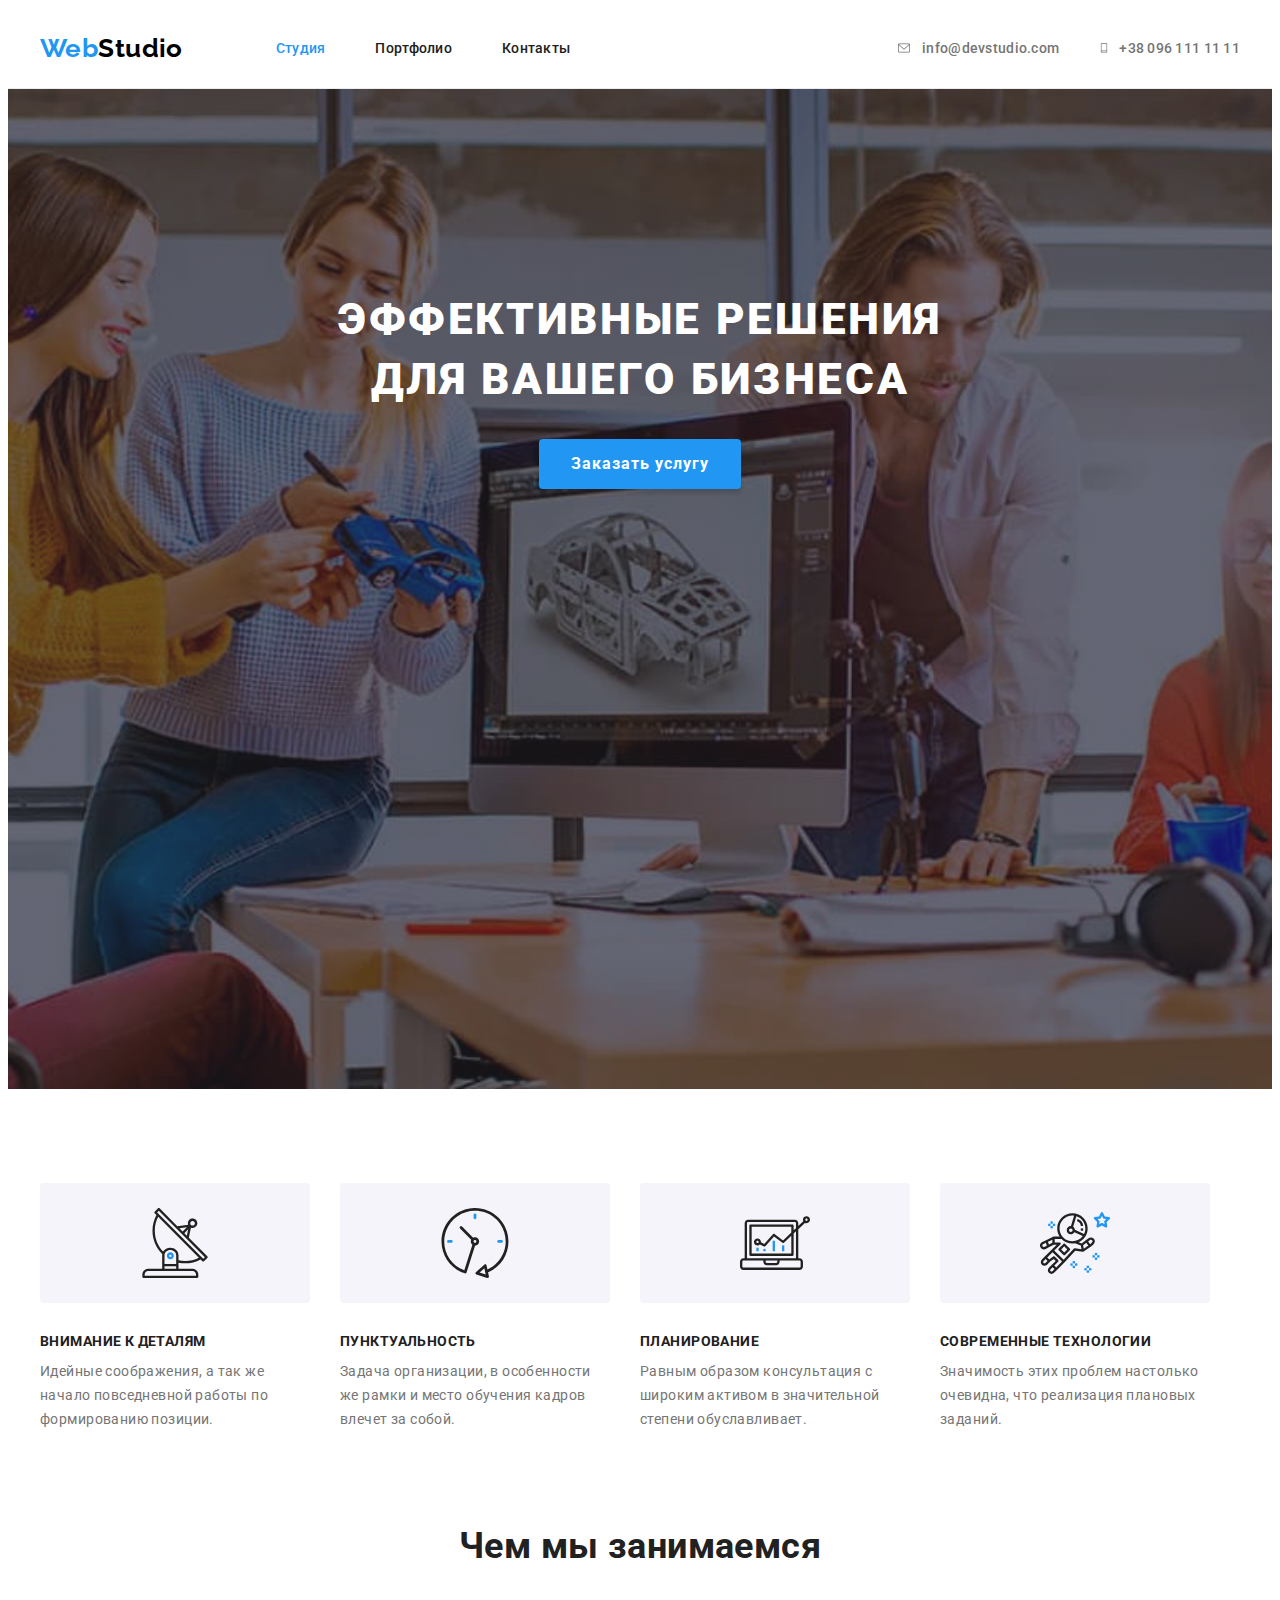
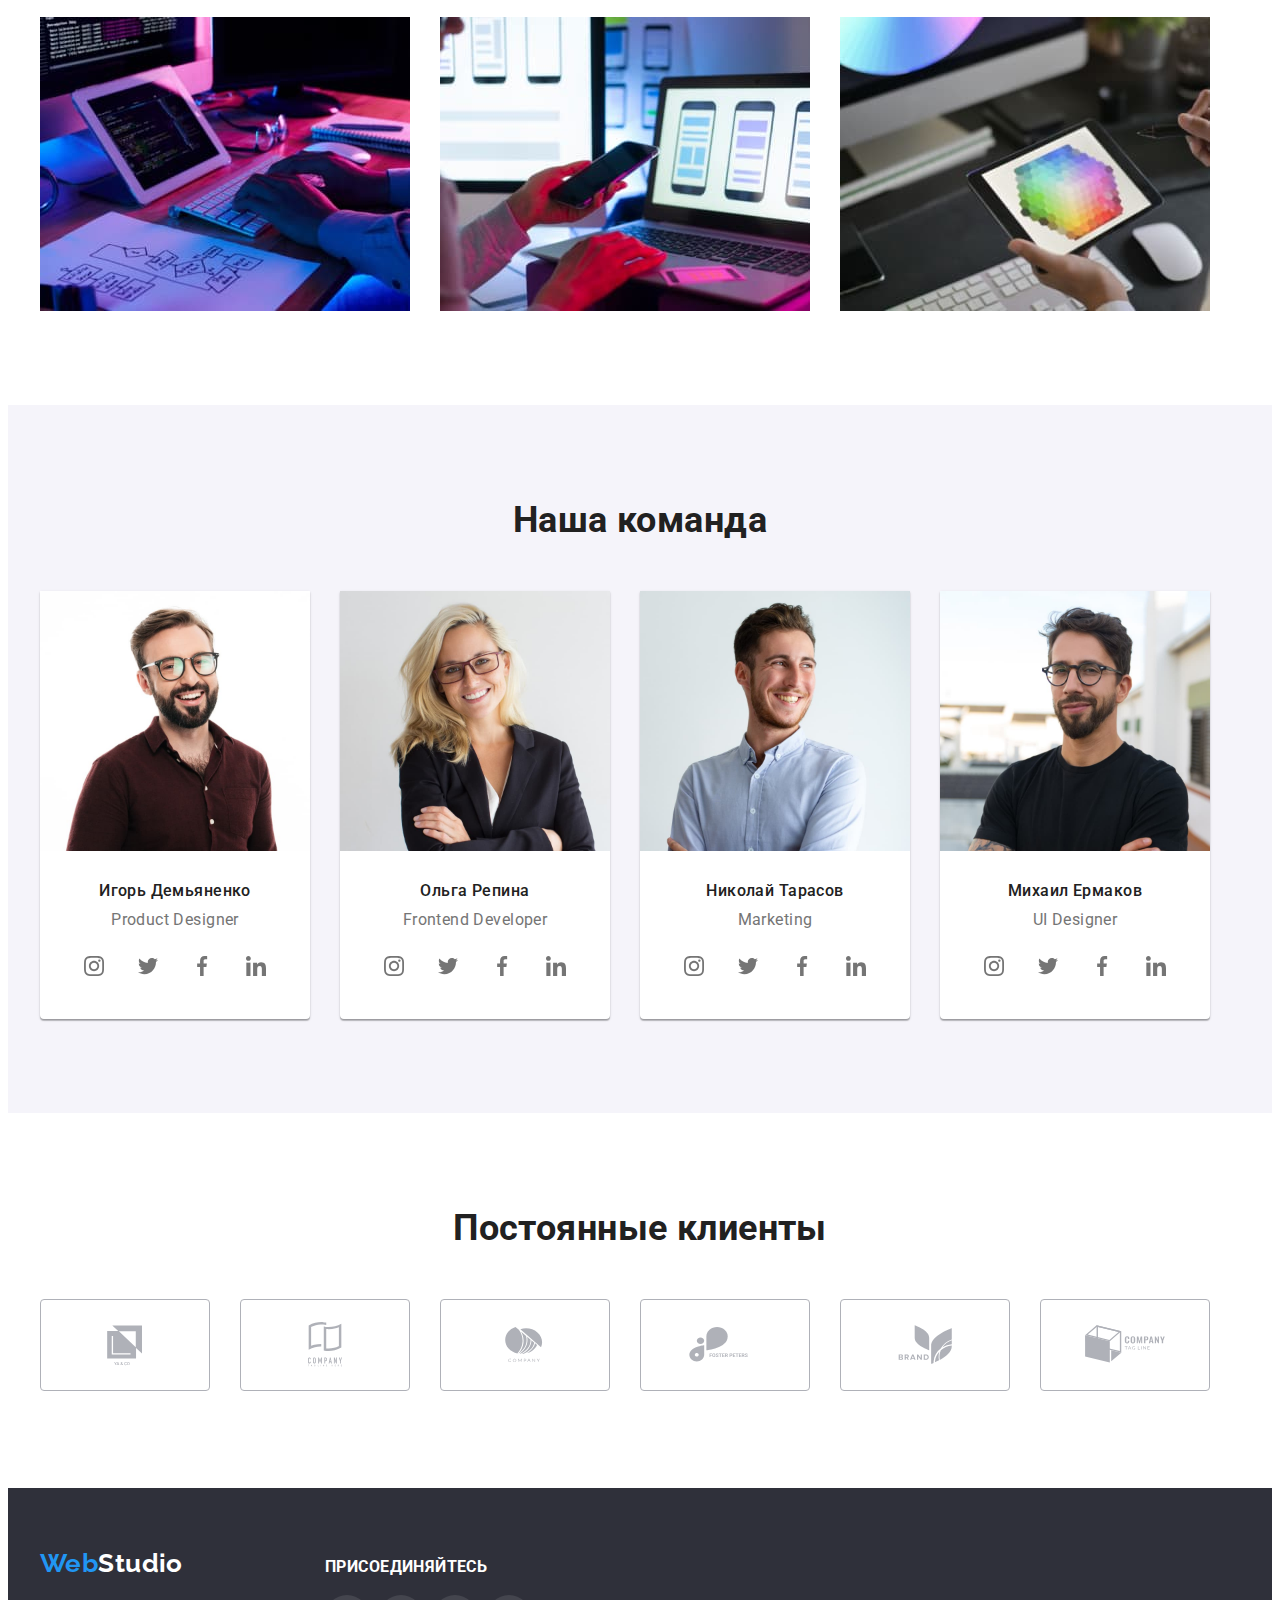
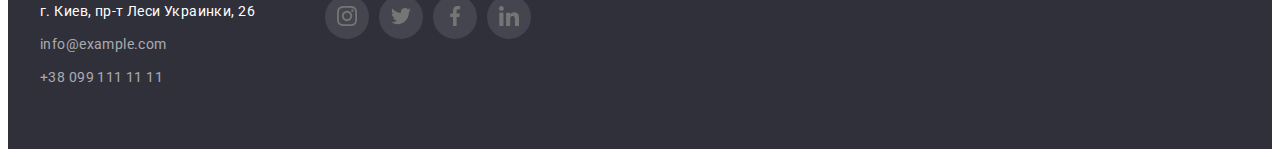
==== commit fd98fe75: "add footer svg border" ====
--- a/index.html
+++ b/index.html
@@ -160,7 +160,7 @@
                 <p class="our_team_job_tittle">Product Designer</p>
                 <ul class="our-team-list">
                   <li class="our-team-svg-item">
-                    <a href="https://www.instagram.com"
+                    <a href="https://www.instagram.com" class="our-team-link"
                       ><svg class="our-team-svg">
                         <use href="./images/symbol-defs.svg#icon-instagram"></use>
                       </svg>
@@ -414,31 +414,31 @@
           </address>
         </div>
         <!-- join container -->
-        <div>
+        <div class="join-footer">
           <h3 class="join-text">Присоединяйтесь</h3>
           <ul class="our-team-list">
-            <li>
+            <li class="our-team-svg-item join-footer-item">
               <a href="https://www.instagram.com" class="our-team-svg-link">
                 <svg class="our-team-svg footer-svg">
                   <use href="./images/symbol-defs.svg#icon-instagram"></use>
                 </svg>
               </a>
             </li>
-            <li>
+            <li class="our-team-svg-item join-footer-item">
               <a href="https://twitter.com/?lang=ru" class="our-team-svg-link">
                 <svg class="our-team-svg footer-svg">
                   <use href="./images/symbol-defs.svg#icon-twitter"></use>
                 </svg>
               </a>
             </li>
-            <li>
+            <li class="our-team-svg-item join-footer-item">
               <a href="https://uk-ua.facebook.com" class="our-team-svg-link">
                 <svg class="our-team-svg footer-svg">
                   <use href="./images/symbol-defs.svg#icon-facebook"></use>
                 </svg>
               </a>
             </li>
-            <li>
+            <li class="our-team-svg-item join-footer-item">
               <a
                 href="https://www.linkedin.com/in/владислав-ульянеев-21a133240/"
                 class="our-team-svg-link"
--- a/styles/styles.css
+++ b/styles/styles.css
@@ -381,10 +381,13 @@
 .our-team-svg {
   width: 20px;
   height: 20px;
+  fill: currentColor;
   color: #757575;
   margin: auto;
-
-  fill: currentColor;
+}
+.our-team-svg:hover {
+  color: white;
+  padding: 1px 1px;
 }
 
 .our-team-svg-item {
@@ -394,16 +397,15 @@
 
   width: 44px;
   height: 44px;
-}
-.our-team-svg-item {
+
   border-radius: 50%;
 }
+
 .our-team-svg-item:hover {
   background-color: var(--accent_col);
   border-radius: 50%;
-  fill: red;
-  color: red;
-}
+}
+
 /* .our-team-svg:hover {
   border-radius: 50%;
   color: white;
@@ -485,12 +487,17 @@
 
   margin-bottom: 20px;
 }
+.join-footer {
+  margin-left: 70px;
+}
+.join-footer-item {
+  background-color: rgba(255, 255, 255, 0.1);
+  border-radius: 50%;
+  fill: white;
+}
 .footer-svg {
-  background-color: rgba(255, 255, 255, 0.1);
-  color: white;
-  border-radius: 50%;
-  border: 1px solid red;
-  fill: currentColor;
+  /* background-color: rgba(255, 255, 255, 0.1);
+  border-radius: 50%; */
 }
 .footer-svg:hover {
   background-color: var(--accent_col);
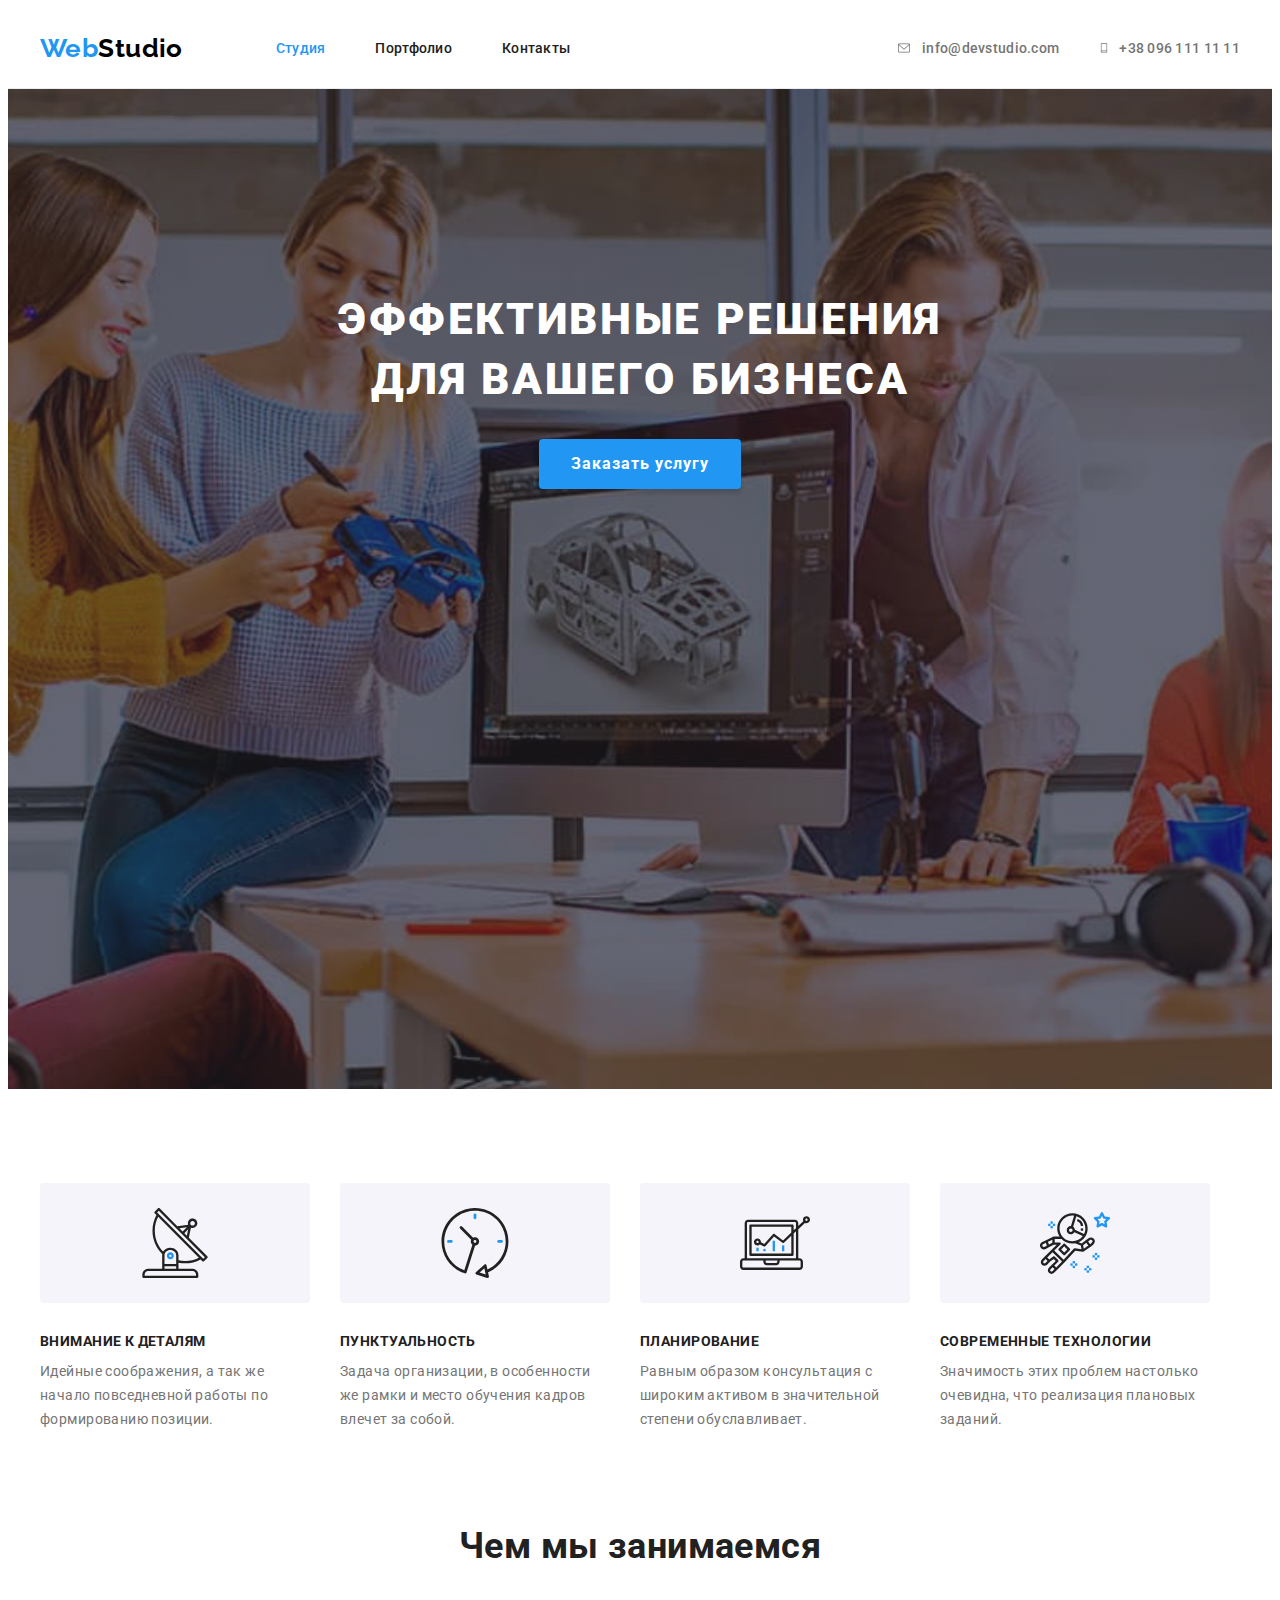
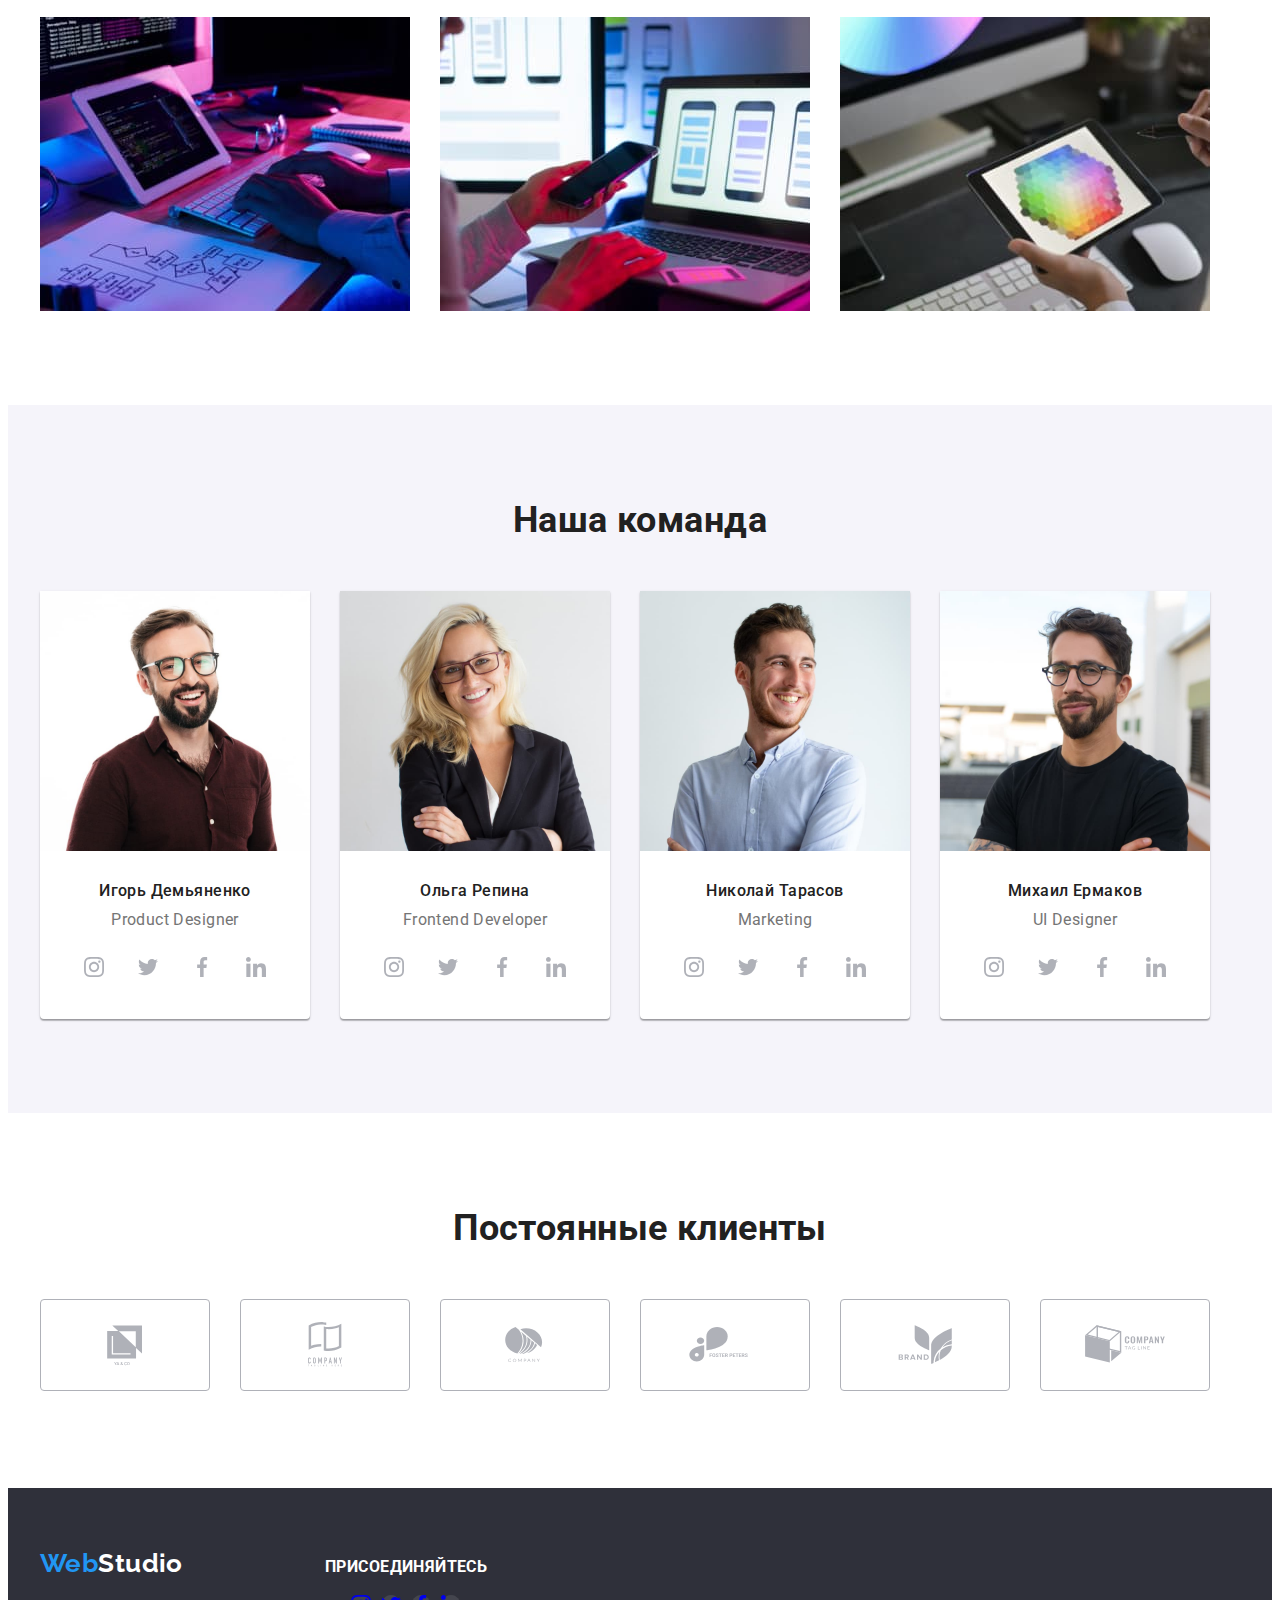
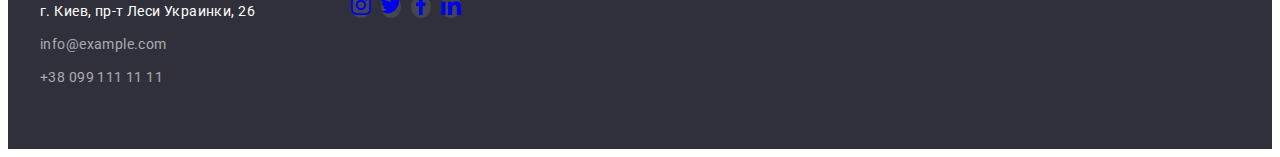
==== commit 318bf254: "edit our team sect" ====
--- a/index.html
+++ b/index.html
@@ -167,18 +167,14 @@
                     </a>
                   </li>
                   <li class="our-team-svg-item">
-                    <a href="https://twitter.com/?lang=ru" class="our-team-svg-link">
+                    <a href="https://twitter.com/?lang=ru" class="our-team-link">
                       <svg class="our-team-svg">
                         <use href="./images/symbol-defs.svg#icon-twitter"></use>
                       </svg>
                     </a>
                   </li>
                   <li class="our-team-svg-item">
-                    <a
-                      href="https://uk-ua.facebook.com"
-                      class="our-team-svg-link"
-                      class="our-team-svg-link"
-                    >
+                    <a href="https://uk-ua.facebook.com" class="our-team-link">
                       <svg class="our-team-svg">
                         <use href="./images/symbol-defs.svg#icon-facebook"></use>
                       </svg>
@@ -187,7 +183,7 @@
                   <li class="our-team-svg-item">
                     <a
                       href="https://www.linkedin.com/in/владислав-ульянеев-21a133240/"
-                      class="our-team-svg-link"
+                      class="our-team-link"
                     >
                       <svg class="our-team-svg">
                         <use href="./images/symbol-defs.svg#icon-linkedin"></use>
@@ -204,25 +200,21 @@
                 <p class="our_team_job_tittle">Frontend Developer</p>
                 <ul class="our-team-list">
                   <li class="our-team-svg-item">
-                    <a href="https://www.instagram.com"
+                    <a href="https://www.instagram.com" class="our-team-link"
                       ><svg class="our-team-svg">
                         <use href="./images/symbol-defs.svg#icon-instagram"></use>
                       </svg>
                     </a>
                   </li>
                   <li class="our-team-svg-item">
-                    <a href="https://twitter.com/?lang=ru" class="our-team-svg-link">
+                    <a href="https://twitter.com/?lang=ru" class="our-team-link">
                       <svg class="our-team-svg">
                         <use href="./images/symbol-defs.svg#icon-twitter"></use>
                       </svg>
                     </a>
                   </li>
                   <li class="our-team-svg-item">
-                    <a
-                      href="https://uk-ua.facebook.com"
-                      class="our-team-svg-link"
-                      class="our-team-svg-link"
-                    >
+                    <a href="https://uk-ua.facebook.com" class="our-team-link">
                       <svg class="our-team-svg">
                         <use href="./images/symbol-defs.svg#icon-facebook"></use>
                       </svg>
@@ -231,7 +223,7 @@
                   <li class="our-team-svg-item">
                     <a
                       href="https://www.linkedin.com/in/владислав-ульянеев-21a133240/"
-                      class="our-team-svg-link"
+                      class="our-team-link"
                     >
                       <svg class="our-team-svg">
                         <use href="./images/symbol-defs.svg#icon-linkedin"></use>
@@ -248,25 +240,21 @@
                 <p class="our_team_job_tittle">Marketing</p>
                 <ul class="our-team-list">
                   <li class="our-team-svg-item">
-                    <a href="https://www.instagram.com"
+                    <a href="https://www.instagram.com" class="our-team-link"
                       ><svg class="our-team-svg">
                         <use href="./images/symbol-defs.svg#icon-instagram"></use>
                       </svg>
                     </a>
                   </li>
                   <li class="our-team-svg-item">
-                    <a href="https://twitter.com/?lang=ru" class="our-team-svg-link">
+                    <a href="https://twitter.com/?lang=ru" class="our-team-link">
                       <svg class="our-team-svg">
                         <use href="./images/symbol-defs.svg#icon-twitter"></use>
                       </svg>
                     </a>
                   </li>
                   <li class="our-team-svg-item">
-                    <a
-                      href="https://uk-ua.facebook.com"
-                      class="our-team-svg-link"
-                      class="our-team-svg-link"
-                    >
+                    <a href="https://uk-ua.facebook.com" class="our-team-link">
                       <svg class="our-team-svg">
                         <use href="./images/symbol-defs.svg#icon-facebook"></use>
                       </svg>
@@ -275,7 +263,7 @@
                   <li class="our-team-svg-item">
                     <a
                       href="https://www.linkedin.com/in/владислав-ульянеев-21a133240/"
-                      class="our-team-svg-link"
+                      class="our-team-link"
                     >
                       <svg class="our-team-svg">
                         <use href="./images/symbol-defs.svg#icon-linkedin"></use>
@@ -292,25 +280,21 @@
                 <p class="our_team_job_tittle">UI Designer</p>
                 <ul class="our-team-list">
                   <li class="our-team-svg-item">
-                    <a href="https://www.instagram.com"
+                    <a href="https://www.instagram.com" class="our-team-link"
                       ><svg class="our-team-svg">
                         <use href="./images/symbol-defs.svg#icon-instagram"></use>
                       </svg>
                     </a>
                   </li>
                   <li class="our-team-svg-item">
-                    <a href="https://twitter.com/?lang=ru" class="our-team-svg-link">
+                    <a href="https://twitter.com/?lang=ru" class="our-team-link">
                       <svg class="our-team-svg">
                         <use href="./images/symbol-defs.svg#icon-twitter"></use>
                       </svg>
                     </a>
                   </li>
                   <li class="our-team-svg-item">
-                    <a
-                      href="https://uk-ua.facebook.com"
-                      class="our-team-svg-link"
-                      class="our-team-svg-link"
-                    >
+                    <a href="https://uk-ua.facebook.com" class="our-team-link">
                       <svg class="our-team-svg">
                         <use href="./images/symbol-defs.svg#icon-facebook"></use>
                       </svg>
@@ -319,7 +303,7 @@
                   <li class="our-team-svg-item">
                     <a
                       href="https://www.linkedin.com/in/владислав-ульянеев-21a133240/"
-                      class="our-team-svg-link"
+                      class="our-team-link"
                     >
                       <svg class="our-team-svg">
                         <use href="./images/symbol-defs.svg#icon-linkedin"></use>
--- a/styles/styles.css
+++ b/styles/styles.css
@@ -38,6 +38,7 @@
   --btn_bg_darker_cl: #0a85eb;
   --btn_txt_cl: #ffffff;
   /* svg */
+  --icon_color: #afb1b8;
   --svg-box-bg-col: #f5f4fa;
 }
 body {
@@ -373,24 +374,14 @@
 
   /* margin-bottom: 30px; */
 }
-.our-team-list:hover {
-  /* border-radius: 50px; */
-  color: white;
-}
 
 .our-team-svg {
   width: 20px;
   height: 20px;
   fill: currentColor;
-  color: #757575;
-  margin: auto;
-}
-.our-team-svg:hover {
-  color: white;
-  padding: 1px 1px;
-}
-
-.our-team-svg-item {
+}
+
+.our-team-link {
   display: inline-flex;
   justify-content: center;
   align-items: center;
@@ -399,11 +390,12 @@
   height: 44px;
 
   border-radius: 50%;
-}
-
-.our-team-svg-item:hover {
+  color: var(--icon_color);
+}
+
+.our-team-link:hover {
+  color: white;
   background-color: var(--accent_col);
-  border-radius: 50%;
 }
 
 /* .our-team-svg:hover {
@@ -495,10 +487,7 @@
   border-radius: 50%;
   fill: white;
 }
-.footer-svg {
-  /* background-color: rgba(255, 255, 255, 0.1);
-  border-radius: 50%; */
-}
+
 .footer-svg:hover {
   background-color: var(--accent_col);
   fill: white;
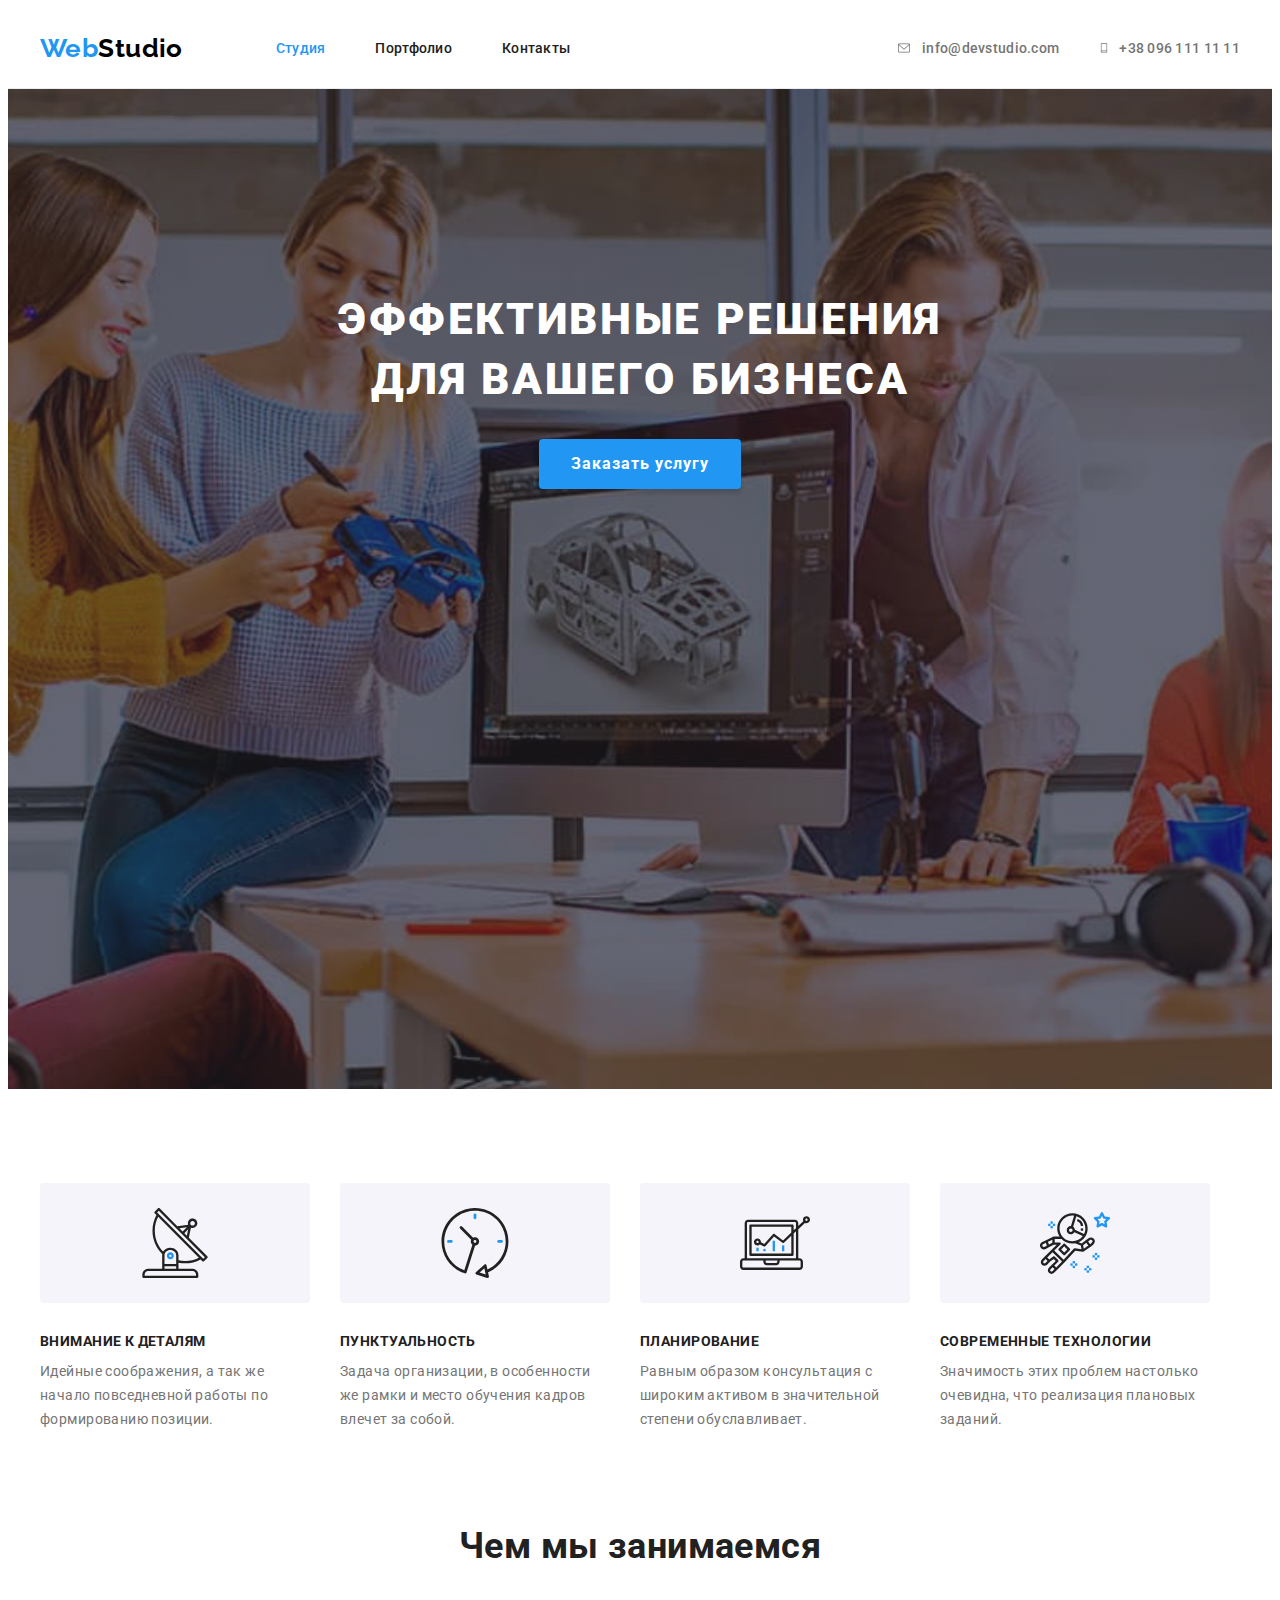
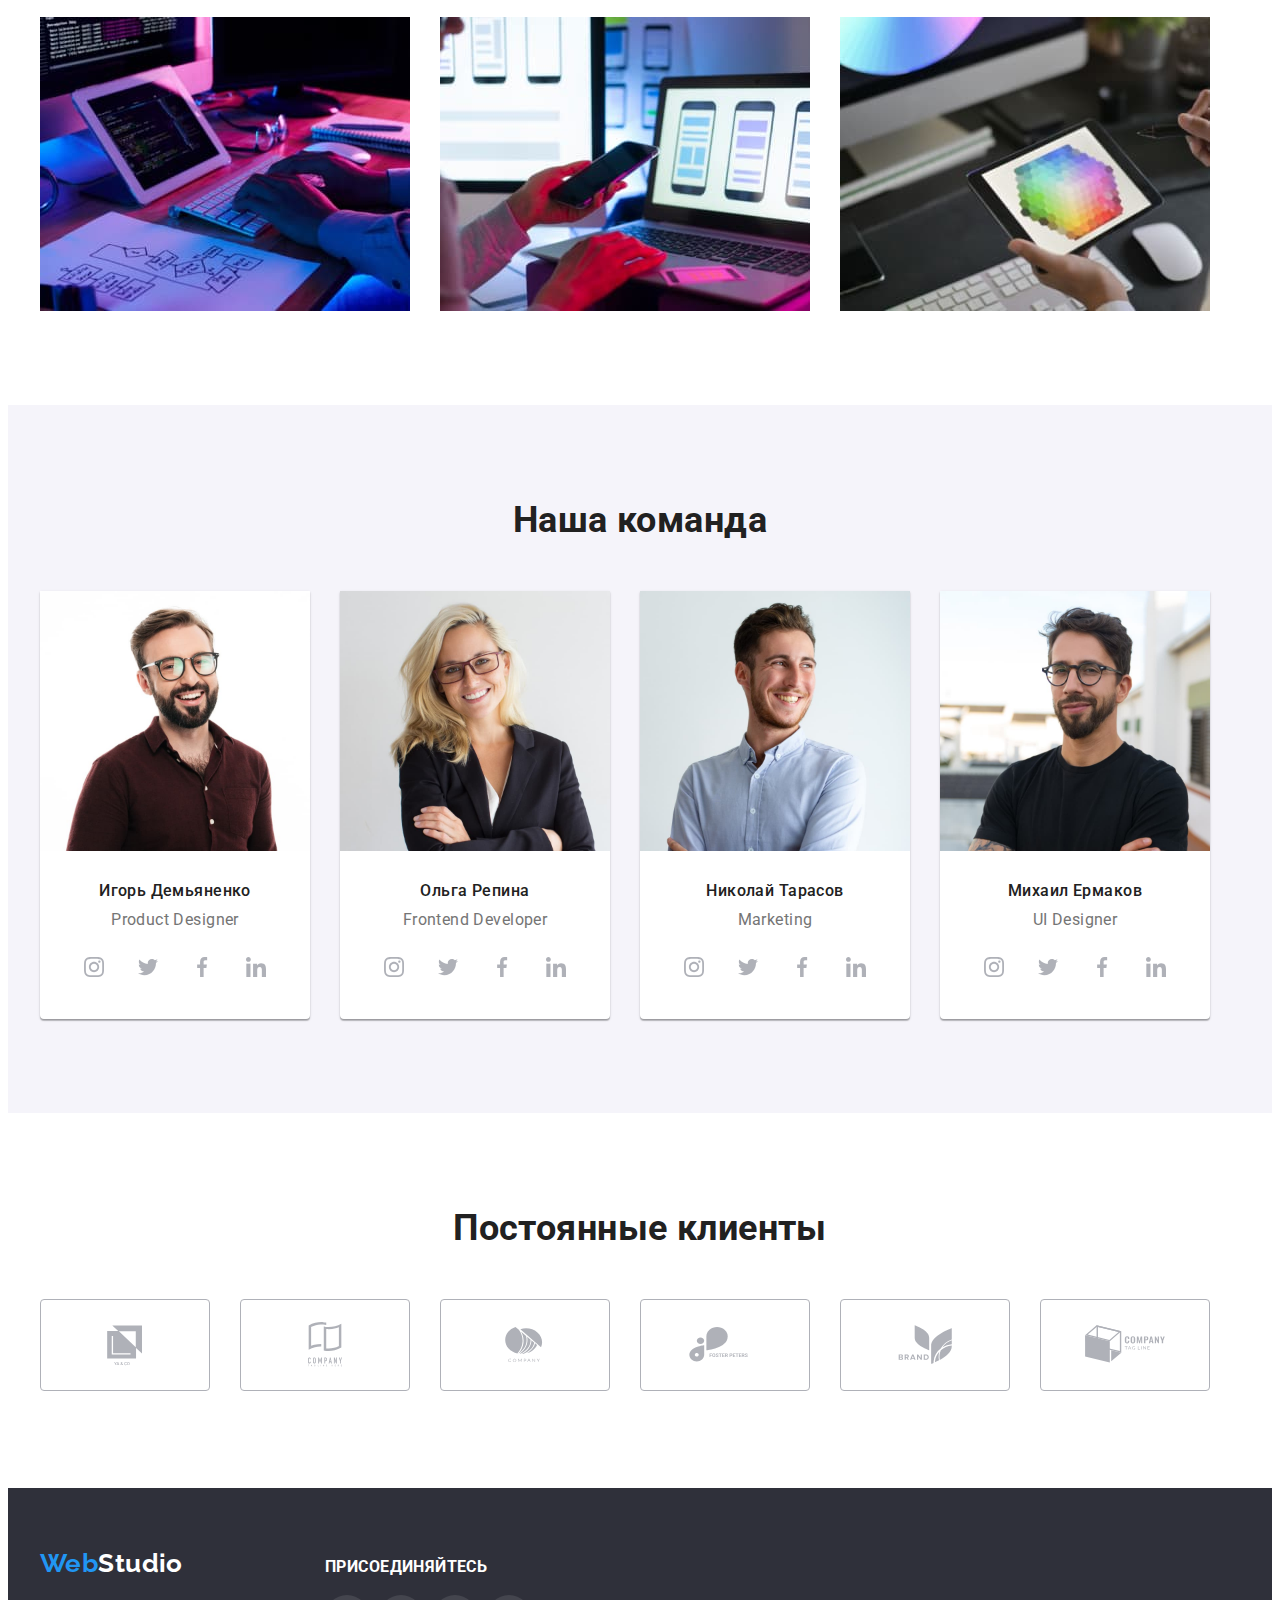
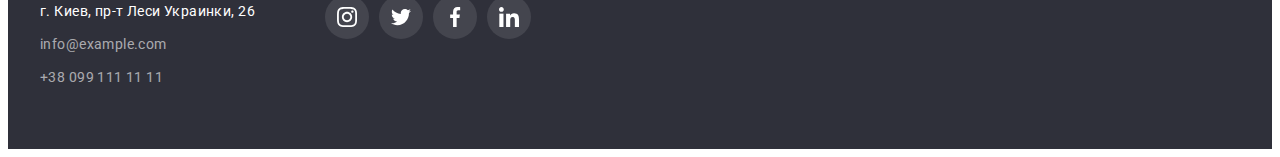
==== commit d21fa81e: "edit footer join section" ====
--- a/index.html
+++ b/index.html
@@ -402,21 +402,21 @@
           <h3 class="join-text">Присоединяйтесь</h3>
           <ul class="our-team-list">
             <li class="our-team-svg-item join-footer-item">
-              <a href="https://www.instagram.com" class="our-team-svg-link">
+              <a href="https://www.instagram.com" class="our-team-link join-svg">
                 <svg class="our-team-svg footer-svg">
                   <use href="./images/symbol-defs.svg#icon-instagram"></use>
                 </svg>
               </a>
             </li>
             <li class="our-team-svg-item join-footer-item">
-              <a href="https://twitter.com/?lang=ru" class="our-team-svg-link">
+              <a href="https://twitter.com/?lang=ru" class="our-team-link join-svg">
                 <svg class="our-team-svg footer-svg">
                   <use href="./images/symbol-defs.svg#icon-twitter"></use>
                 </svg>
               </a>
             </li>
             <li class="our-team-svg-item join-footer-item">
-              <a href="https://uk-ua.facebook.com" class="our-team-svg-link">
+              <a href="https://uk-ua.facebook.com" class="our-team-link join-svg">
                 <svg class="our-team-svg footer-svg">
                   <use href="./images/symbol-defs.svg#icon-facebook"></use>
                 </svg>
@@ -425,7 +425,7 @@
             <li class="our-team-svg-item join-footer-item">
               <a
                 href="https://www.linkedin.com/in/владислав-ульянеев-21a133240/"
-                class="our-team-svg-link"
+                class="our-team-link join-svg"
               >
                 <svg class="our-team-svg footer-svg">
                   <use href="./images/symbol-defs.svg#icon-linkedin"></use>
--- a/styles/styles.css
+++ b/styles/styles.css
@@ -483,16 +483,14 @@
   margin-left: 70px;
 }
 .join-footer-item {
+  fill: white;
+
   background-color: rgba(255, 255, 255, 0.1);
   border-radius: 50%;
-  fill: white;
-}
-
-.footer-svg:hover {
-  background-color: var(--accent_col);
-  fill: white;
-}
-
+}
+.join-svg {
+  color: white;
+}
 /* ----------------portfolio.html styles---------------- */
 
 .filter_section {
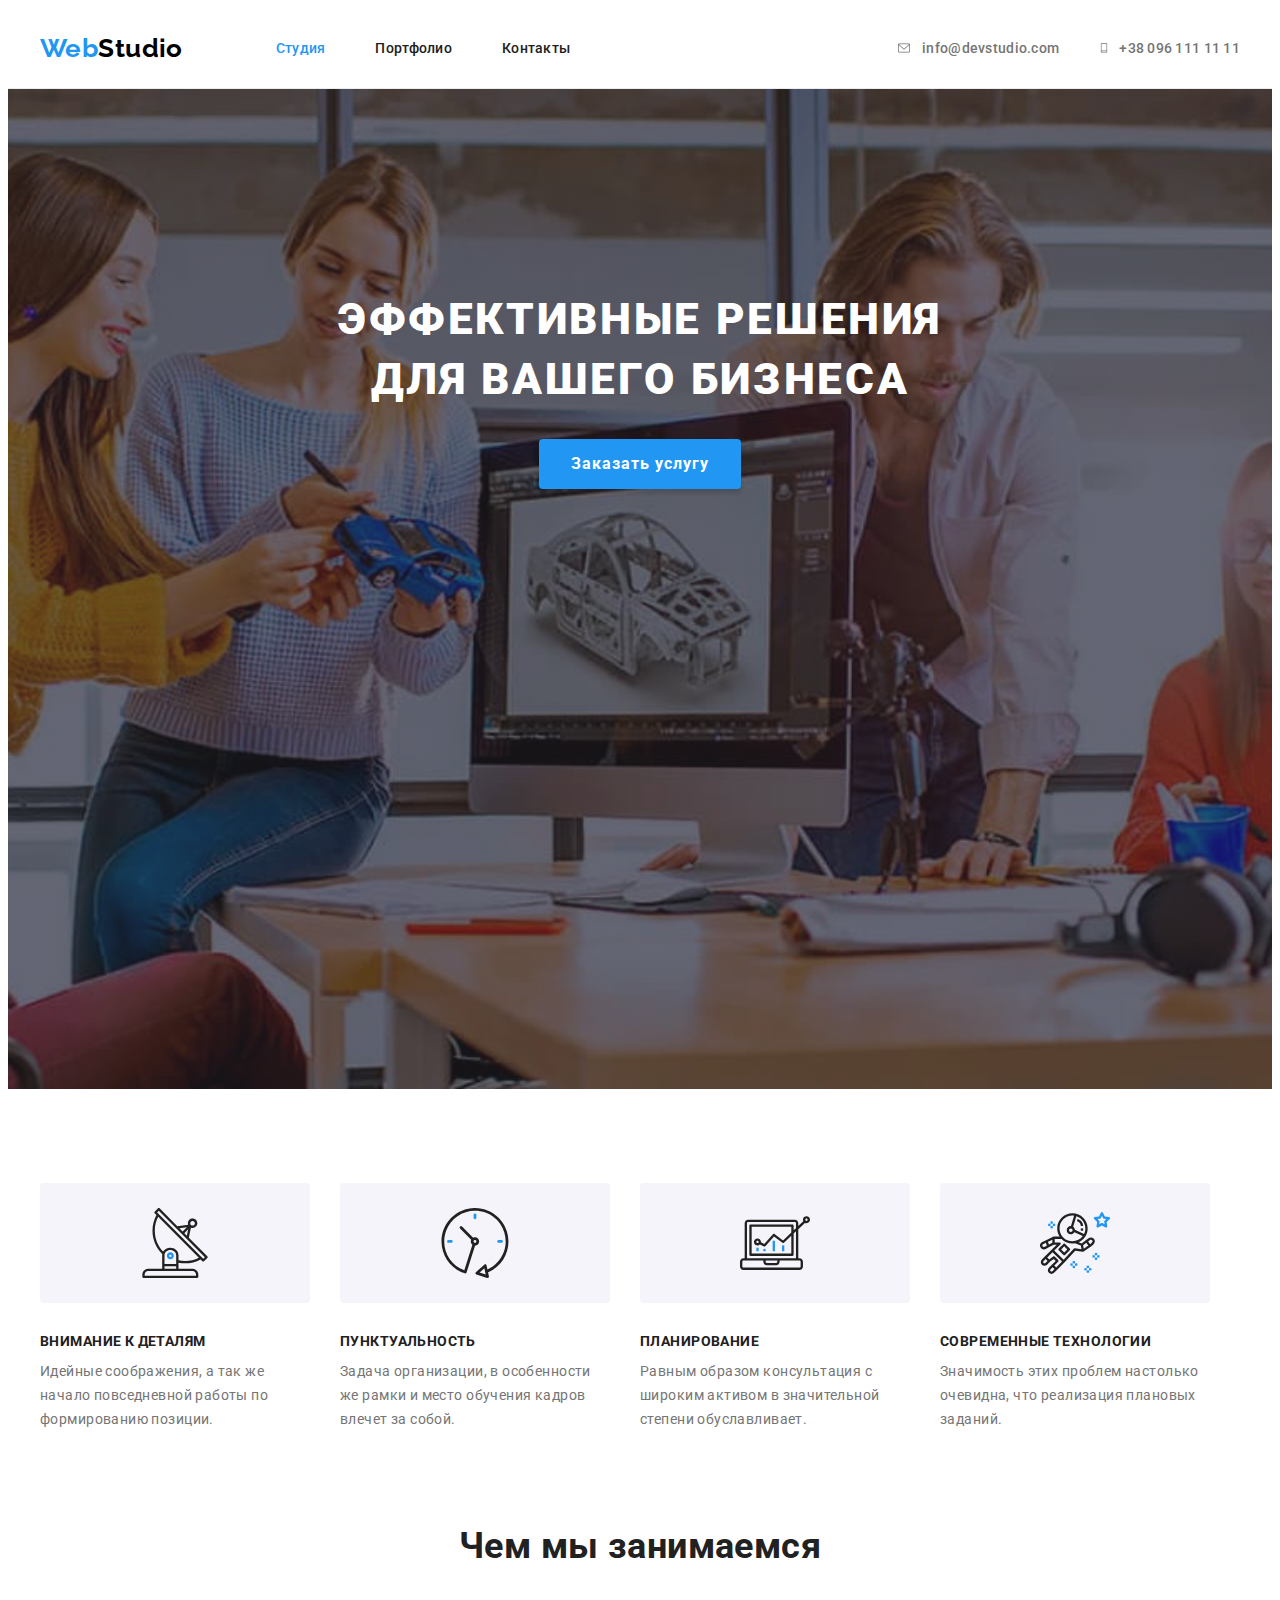
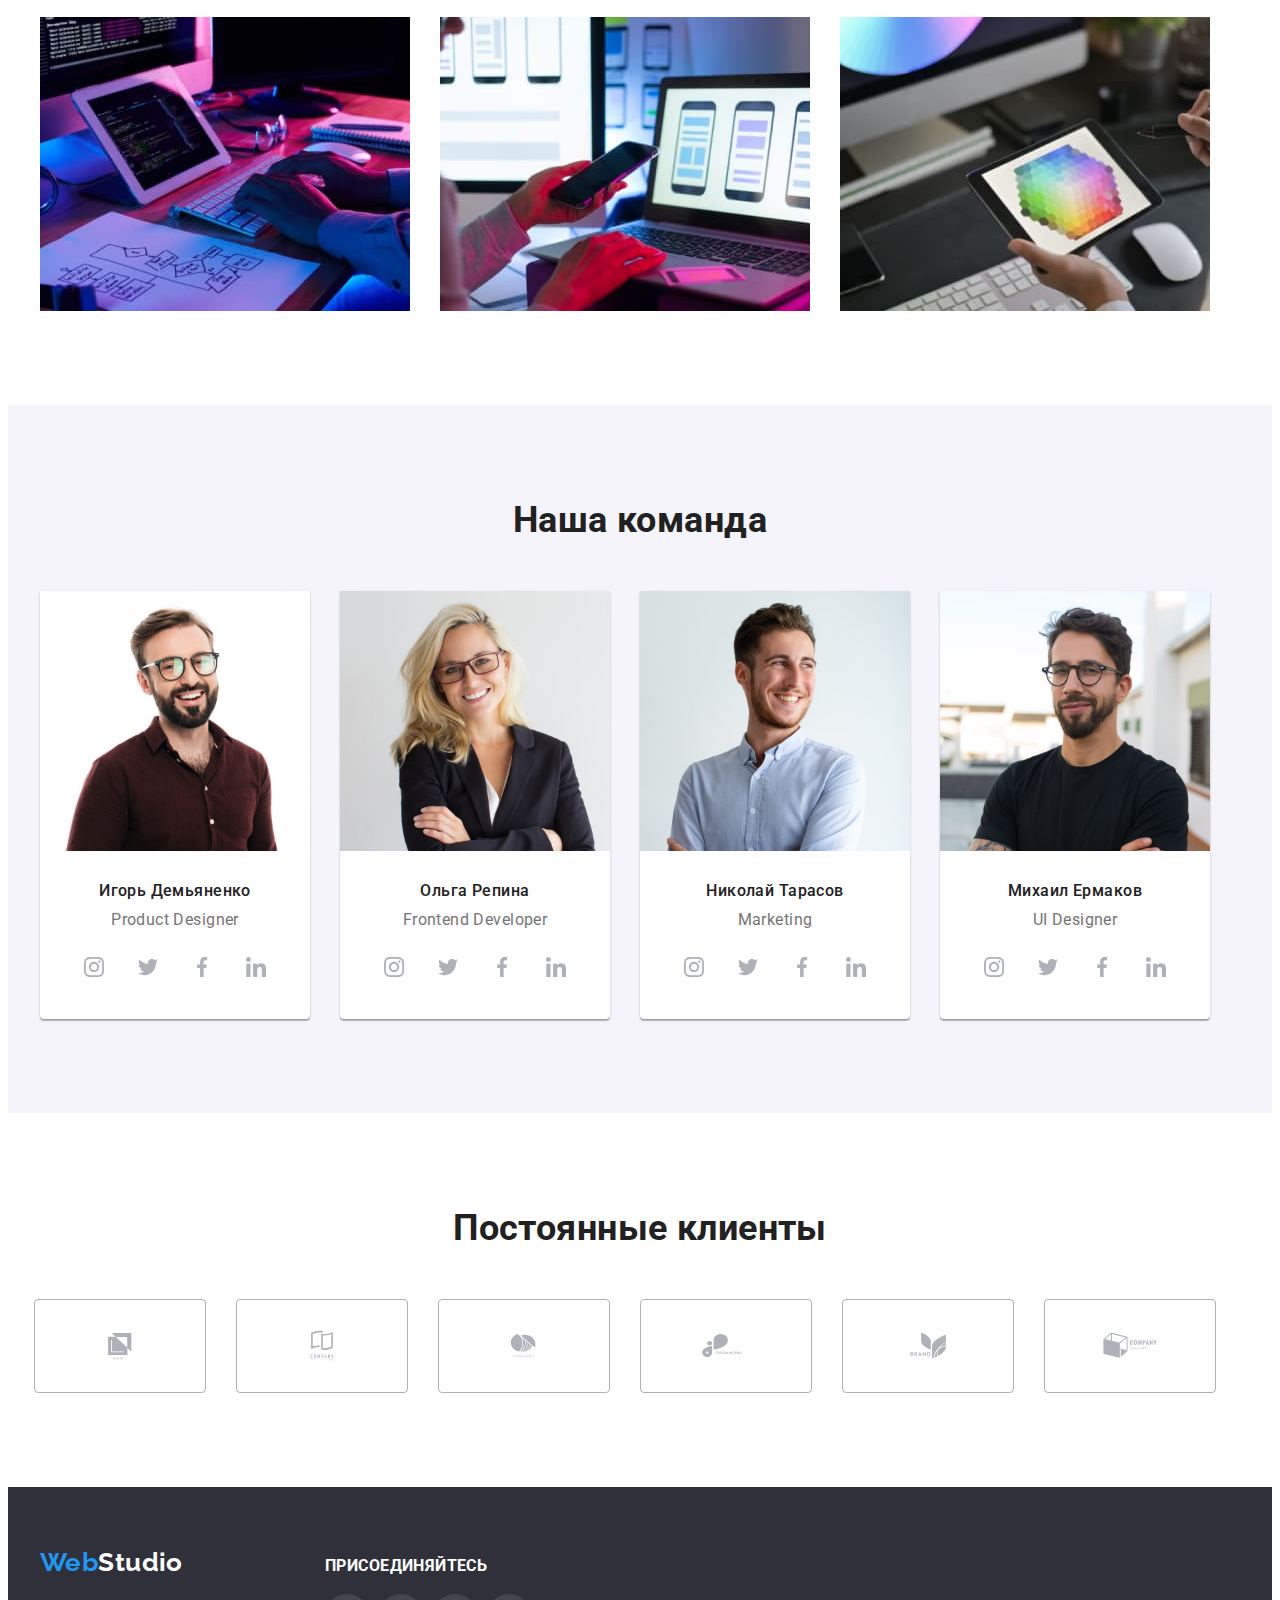
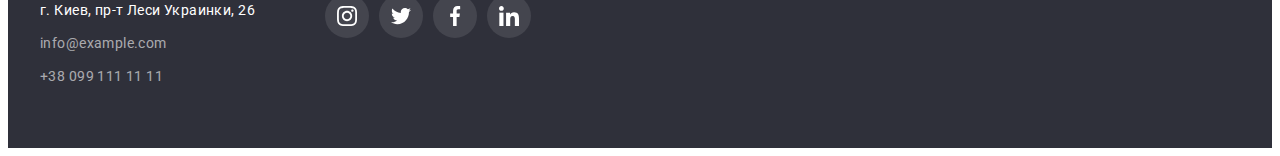
==== commit 68e11b43: "edit portfolio btn sect & img sect" ====
--- a/index.html
+++ b/index.html
@@ -322,42 +322,42 @@
           <h2 class="customers-text">Постоянные клиенты</h2>
           <ul class="customers-list">
             <li>
-              <a href="#">
+              <a href="#" class="customers-link">
                 <svg class="customers-svg">
                   <use href="./images/symbol-defs.svg#icon-logo-1"></use>
                 </svg>
               </a>
             </li>
             <li>
-              <a href="#">
+              <a href="#" class="customers-link">
                 <svg class="customers-svg">
                   <use href="./images/symbol-defs.svg#icon-logo-2"></use>
                 </svg>
               </a>
             </li>
             <li>
-              <a href="#">
+              <a href="#" class="customers-link">
                 <svg class="customers-svg">
                   <use href="./images/symbol-defs.svg#icon-logo-3"></use>
                 </svg>
               </a>
             </li>
             <li>
-              <a href="#">
+              <a href="#" class="customers-link">
                 <svg class="customers-svg">
                   <use href="./images/symbol-defs.svg#icon-logo-4"></use>
                 </svg>
               </a>
             </li>
             <li class="customers-item">
-              <a href="#">
+              <a href="#" class="customers-link">
                 <svg class="customers-svg">
                   <use href="./images/symbol-defs.svg#icon-logo-5"></use>
                 </svg>
               </a>
             </li>
             <li class="customers-item">
-              <a href="#">
+              <a href="#" class="customers-link">
                 <svg class="customers-svg">
                   <use href="./images/symbol-defs.svg#icon-logo-6"></use>
                 </svg>
--- a/styles/styles.css
+++ b/styles/styles.css
@@ -5,6 +5,9 @@
 }
 a {
   text-decoration: none;
+}
+svg {
+  fill: currentColor;
 }
 .visually-hidden {
   position: absolute;
@@ -422,14 +425,28 @@
 
   max-width: 1170px;
 }
-
-.customers-svg {
+.customers-link {
+  display: flex;
+  justify-content: center;
+  align-items: center;
+
+  border: 1px solid #afb1b8;
+  border-radius: 4px;
+  color: #afb1b8;
+
   width: 170px;
   height: 92px;
-  box-sizing: border-box;
-  border: 1px solid #afb1b8;
-  border-radius: 4px;
-}
+}
+.customers-link:hover {
+  color: var(--accent_col);
+  border-color: var(--accent_col);
+}
+
+.customers-svg {
+  width: 106px;
+  height: 60px;
+}
+
 .customers-svg:hover {
   border-color: var(--accent_col);
 }
@@ -505,29 +522,25 @@
   /* выравнивание кнопок */
   justify-content: center;
 }
-.filter_button {
-  margin-left: 8px;
-}
+
 .filter_button:first-child {
   margin-left: 0;
 }
 
 .btn_filter {
-  padding: 6px 22px;
-
   font-family: 'Roboto';
   font-weight: 500;
   font-size: 16px;
   line-height: calc(26 / 16);
   text-align: center;
   letter-spacing: 0.03em;
-  background: #f5f4fa;
-  border-radius: 10px;
+
+  background-color: #f5f4fa;
+
+  border-radius: 4px;
   border: none;
 
-  /* отступы между кнопками */
-
-  margin-left: 8px;
+  padding: 6px 22px;
 
   cursor: pointer;
 }
@@ -540,6 +553,17 @@
   /* flex-basis: calc((100% - 40px) / 3); */
 }
 /* ----------------FILTER IMG---------------- */
+.filter_link {
+  display: block;
+}
+.filter_link:hover {
+  box-shadow: 0px 1px 1px rgba(0, 0, 0, 0.12), 0px 4px 4px rgba(0, 0, 0, 0.06),
+    1px 4px 6px rgba(0, 0, 0, 0.16);
+}
+.filter_link:focus {
+  box-shadow: 0px 1px 1px rgba(0, 0, 0, 0.12), 0px 4px 4px rgba(0, 0, 0, 0.06),
+    1px 4px 6px rgba(0, 0, 0, 0.16);
+}
 .filter_item {
   width: 370px;
 }
@@ -547,8 +571,8 @@
 .filter_img_container {
   padding: 20px 24px;
 
+  border: 1px solid #eeeeee;
   border-top: none;
-  border: 1px solid #eeeeee;
 }
 
 .filter_img_text {
@@ -560,10 +584,6 @@
 
   margin-bottom: 4px;
 }
-.filter_img:hover {
-  box-shadow: 0px 1px 1px rgba(0, 0, 0, 0.12), 0px 4px 4px rgba(0, 0, 0, 0.06),
-    1px 4px 6px rgba(0, 0, 0, 0.16);
-}
 
 .filter_img_downer_text {
   font-size: 16px;
@@ -572,17 +592,14 @@
   color: var(--undertittle_col);
 }
 
-.btn_filter:hover {
+.btn_filter:hover,
+.btn_filter:focus {
   background-color: var(--btn_bg_cl);
   color: var(--btn_txt_cl);
   box-shadow: 0px 3px 1px rgba(0, 0, 0, 0.1), 0px 1px 2px rgba(0, 0, 0, 0.08),
     0px 2px 2px rgba(0, 0, 0, 0.12);
-  border-radius: 4px;
-}
-.btn_filter:focus {
-  background-color: var(--btn_bg_cl);
-  color: var(--btn_txt_cl);
-}
+}
+
 .current_btn {
   color: var(--btn_txt_cl);
   background-color: var(--btn_bg_cl);
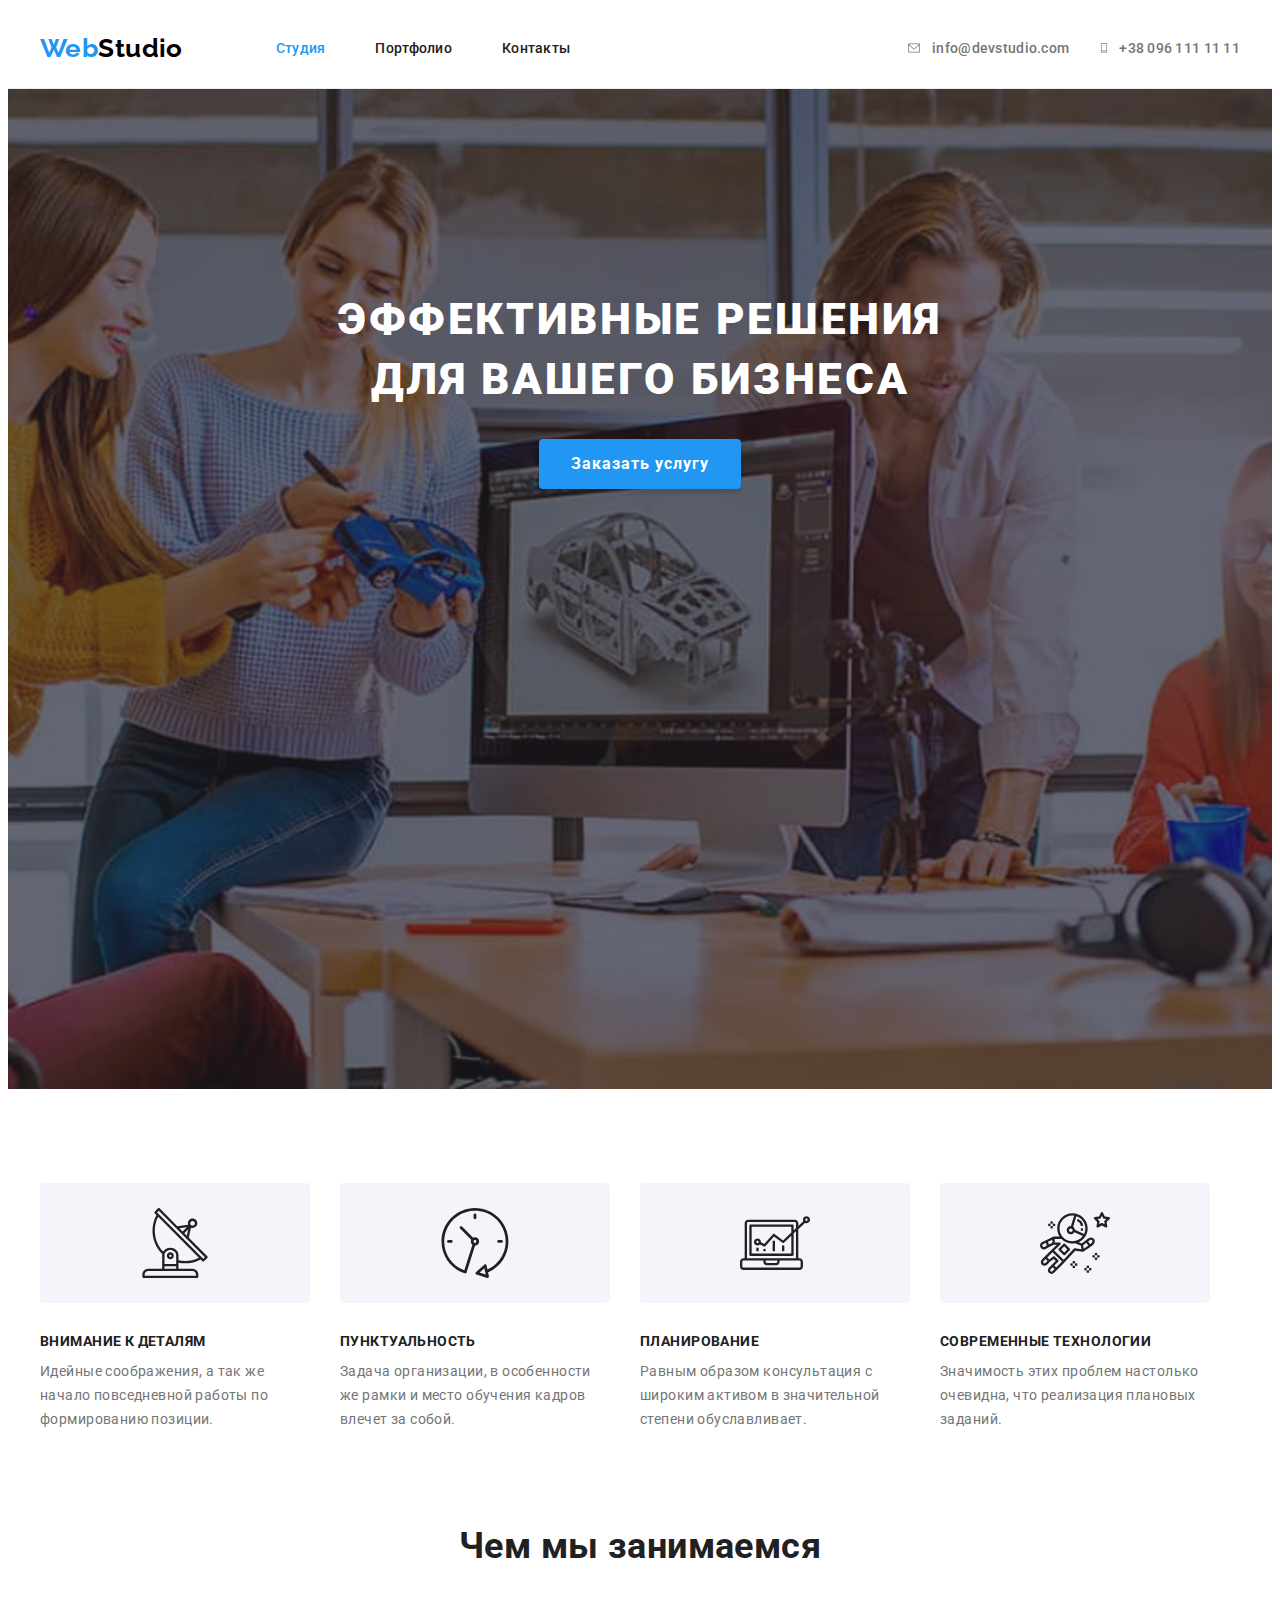
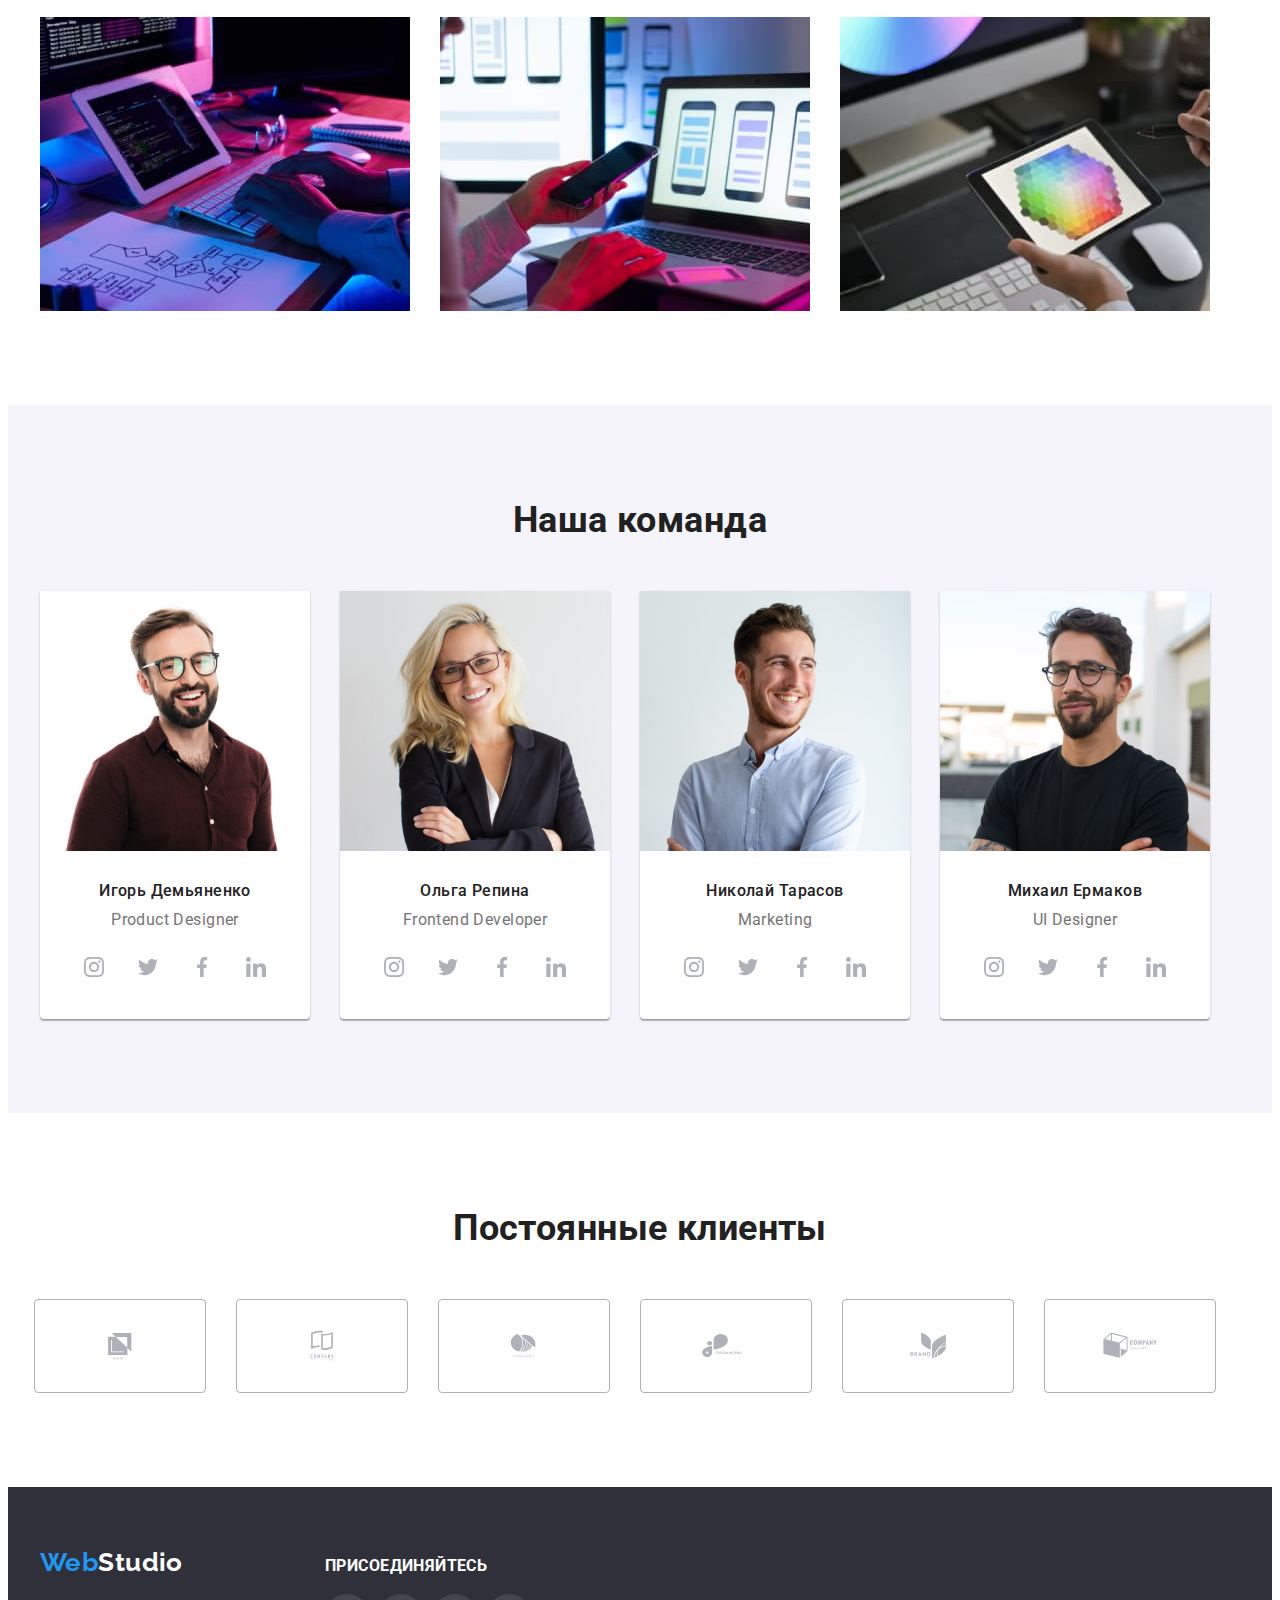
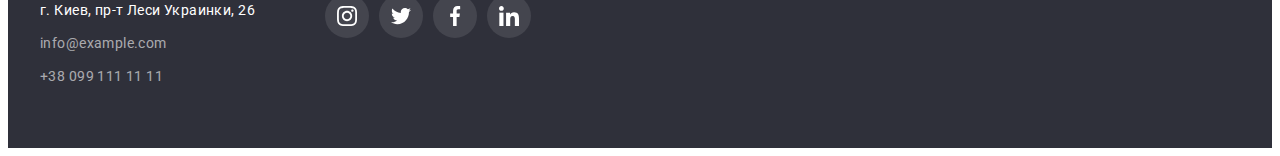
==== commit e464b6d8: "edit files" ====
--- a/index.html
+++ b/index.html
@@ -42,8 +42,8 @@
         </nav>
         <!-- Contacts -->
         <ul class="contacts_header_list list">
-          <li>
-            <a href="mailto:info@devstudio.com" class="contacts mail_header">
+          <li style="margin-right: 30px">
+            <a href="mailto:info@devstudio.com" class="contacts">
               <svg class="icon_mail">
                 <use href="./images/symbol-defs.svg#icon-envelope"></use>
               </svg>
@@ -52,7 +52,7 @@
           </li>
 
           <li>
-            <a href="tel:+380961111111" class="contacts phone_header">
+            <a href="tel:+380961111111" class="contacts">
               <svg class="icon_phone">
                 <use href="./images/symbol-defs.svg#icon-smartphone"></use>
               </svg>
--- a/styles/styles.css
+++ b/styles/styles.css
@@ -179,9 +179,7 @@
   color: var(--contacts_col);
   padding: 32px 0;
 }
-.mail_header {
-  margin-right: 30px;
-}
+
 /* ==========ICON SVG========== */
 
 .icon_mail {
@@ -205,9 +203,7 @@
 }
 
 /* =======SVG HOVER====== */
-.phone_header {
-  margin-left: 10px;
-}
+
 .svg {
   fill: var(--calm_state_svg);
 }
@@ -396,7 +392,8 @@
   color: var(--icon_color);
 }
 
-.our-team-link:hover {
+.our-team-link:hover,
+.our-team-link:focus {
   color: white;
   background-color: var(--accent_col);
 }
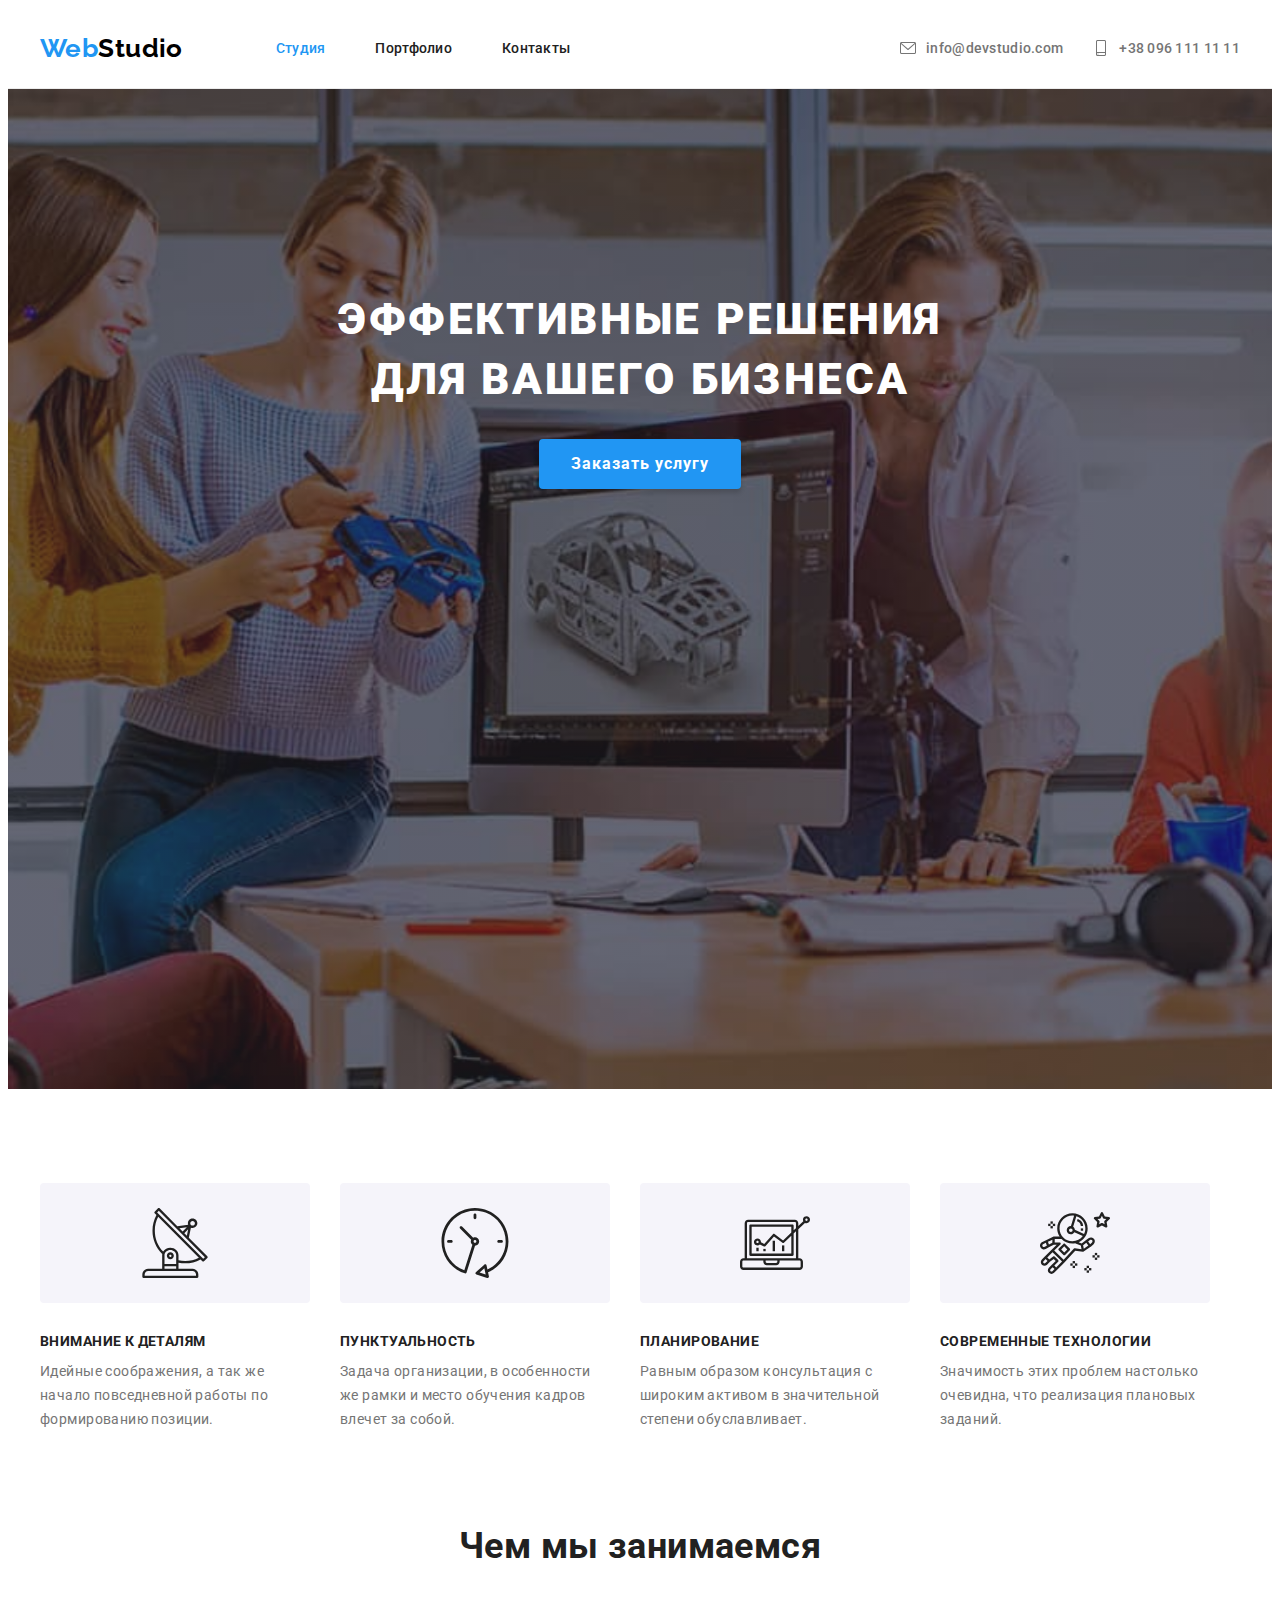
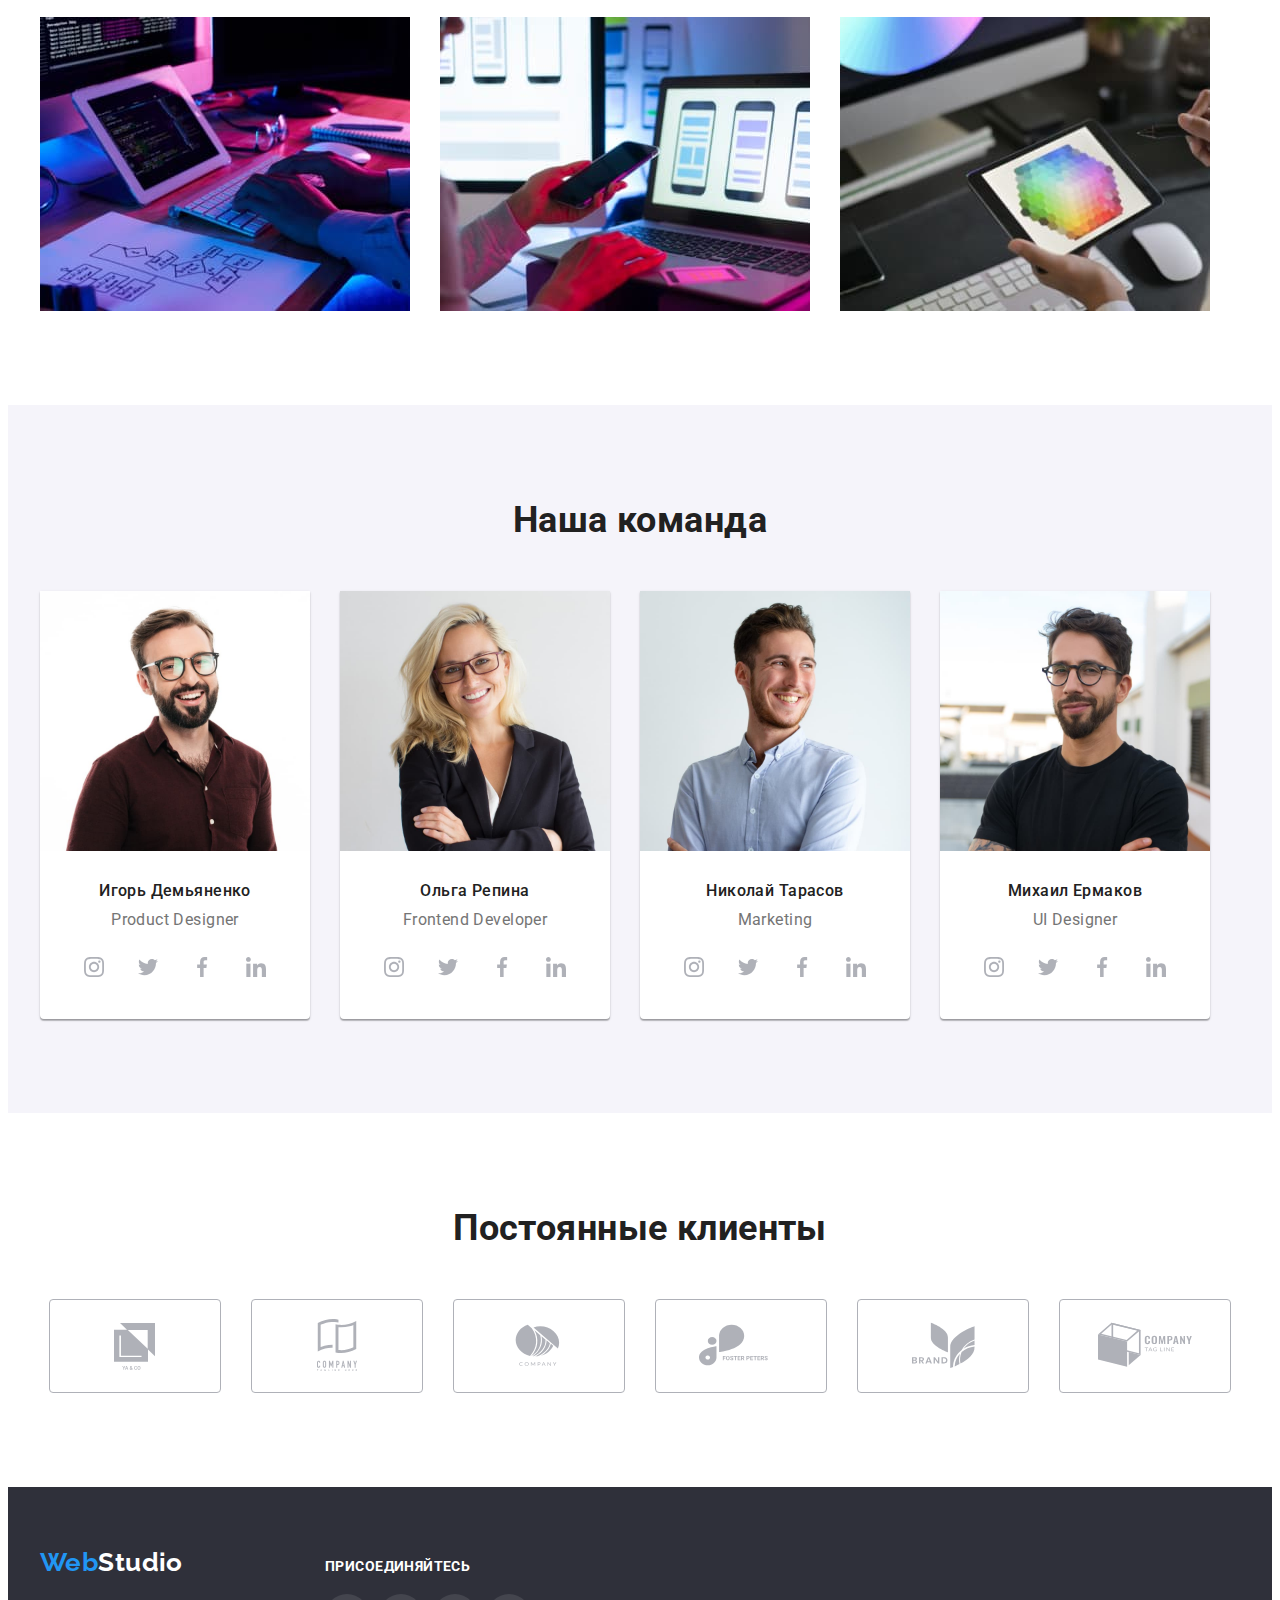
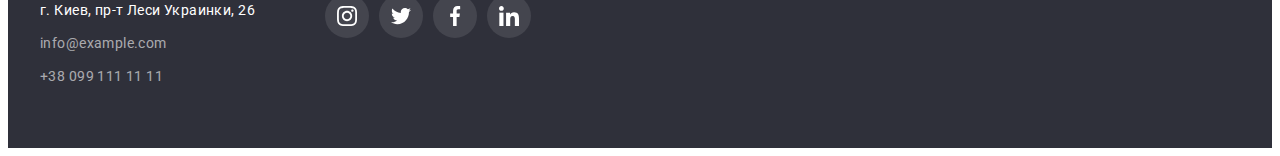
==== commit e88c1db2: "update as mentor said" ====
--- a/index.html
+++ b/index.html
@@ -42,7 +42,7 @@
         </nav>
         <!-- Contacts -->
         <ul class="contacts_header_list list">
-          <li style="margin-right: 30px">
+          <li class="contacts-item">
             <a href="mailto:info@devstudio.com" class="contacts">
               <svg class="icon_mail">
                 <use href="./images/symbol-defs.svg#icon-envelope"></use>
@@ -399,7 +399,7 @@
         </div>
         <!-- join container -->
         <div class="join-footer">
-          <h3 class="join-text">Присоединяйтесь</h3>
+          <p class="join-text">Присоединяйтесь</p>
           <ul class="our-team-list">
             <li class="our-team-svg-item join-footer-item">
               <a href="https://www.instagram.com" class="our-team-link join-svg">
--- a/styles/styles.css
+++ b/styles/styles.css
@@ -168,6 +168,9 @@
   display: flex;
   margin-left: auto;
 }
+.contacts-item {
+  margin-right: 30px;
+}
 .contacts {
   display: flex;
   align-items: center;
@@ -184,13 +187,13 @@
 
 .icon_mail {
   width: 16px;
-  height: 12px;
+  height: 16px;
   margin-right: 10px;
 
   fill: currentColor;
 }
 .icon_phone {
-  width: 10px;
+  width: 16px;
   height: 16px;
 
   margin-right: 10px;
@@ -394,7 +397,7 @@
 
 .our-team-link:hover,
 .our-team-link:focus {
-  color: white;
+  color: var(--btn_txt_cl);
   background-color: var(--accent_col);
 }
 
@@ -417,19 +420,16 @@
 .customers-list {
   display: flex;
   justify-content: center;
-  align-items: center;
   gap: 30px;
-
-  max-width: 1170px;
 }
 .customers-link {
   display: flex;
   justify-content: center;
   align-items: center;
 
-  border: 1px solid #afb1b8;
+  border: 1px solid var(--icon_color);
   border-radius: 4px;
-  color: #afb1b8;
+  color: var(--icon_color);
 
   width: 170px;
   height: 92px;
@@ -441,7 +441,7 @@
 
 .customers-svg {
   width: 106px;
-  height: 60px;
+  height: 106px;
 }
 
 .customers-svg:hover {
@@ -489,7 +489,7 @@
   font-weight: 700;
   line-height: 16px;
   text-transform: uppercase;
-  color: #ffffff;
+  color: var(--btn_txt_cl);
 
   margin-bottom: 20px;
 }
@@ -513,7 +513,7 @@
 /* ----------------BTN BLOCK---------------- */
 .filter_button_block {
   display: flex;
-  margin-bottom: 34px;
+  margin-bottom: 50px;
 
   gap: 8px;
   /* выравнивание кнопок */
